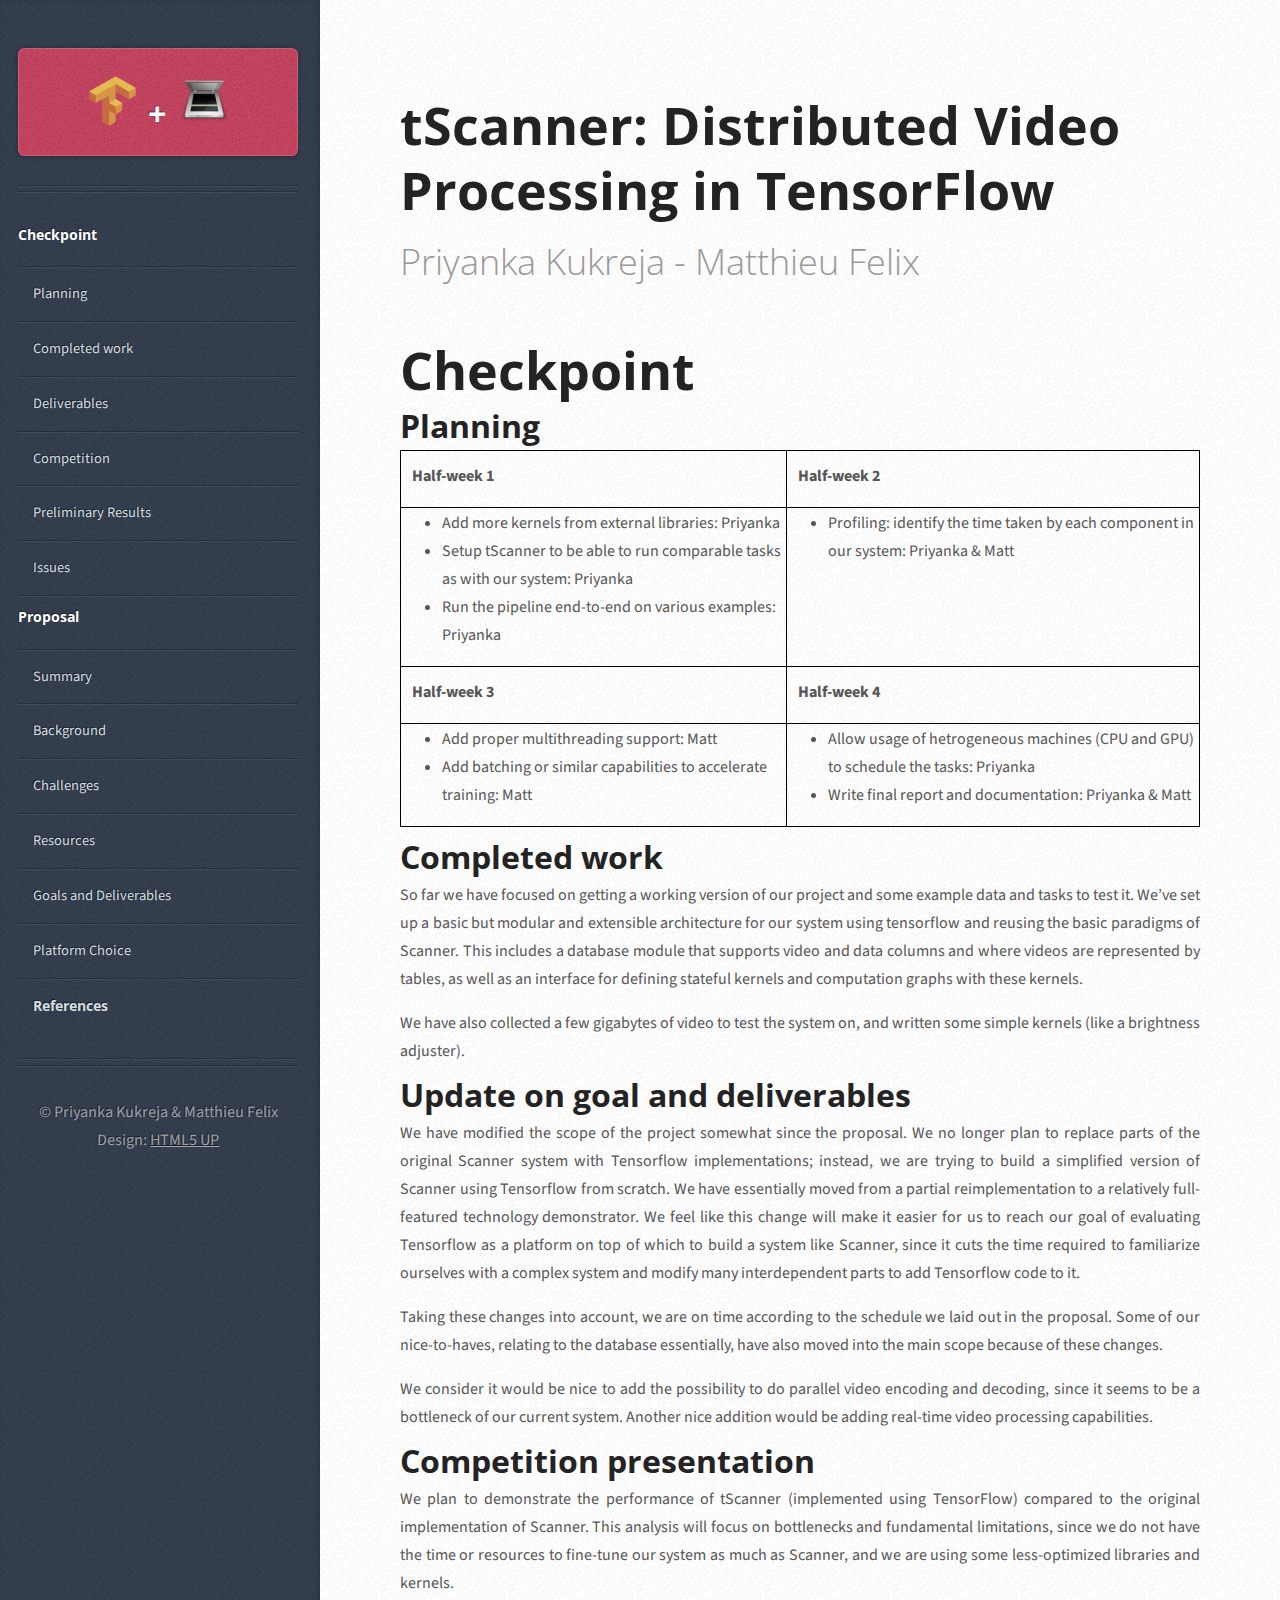
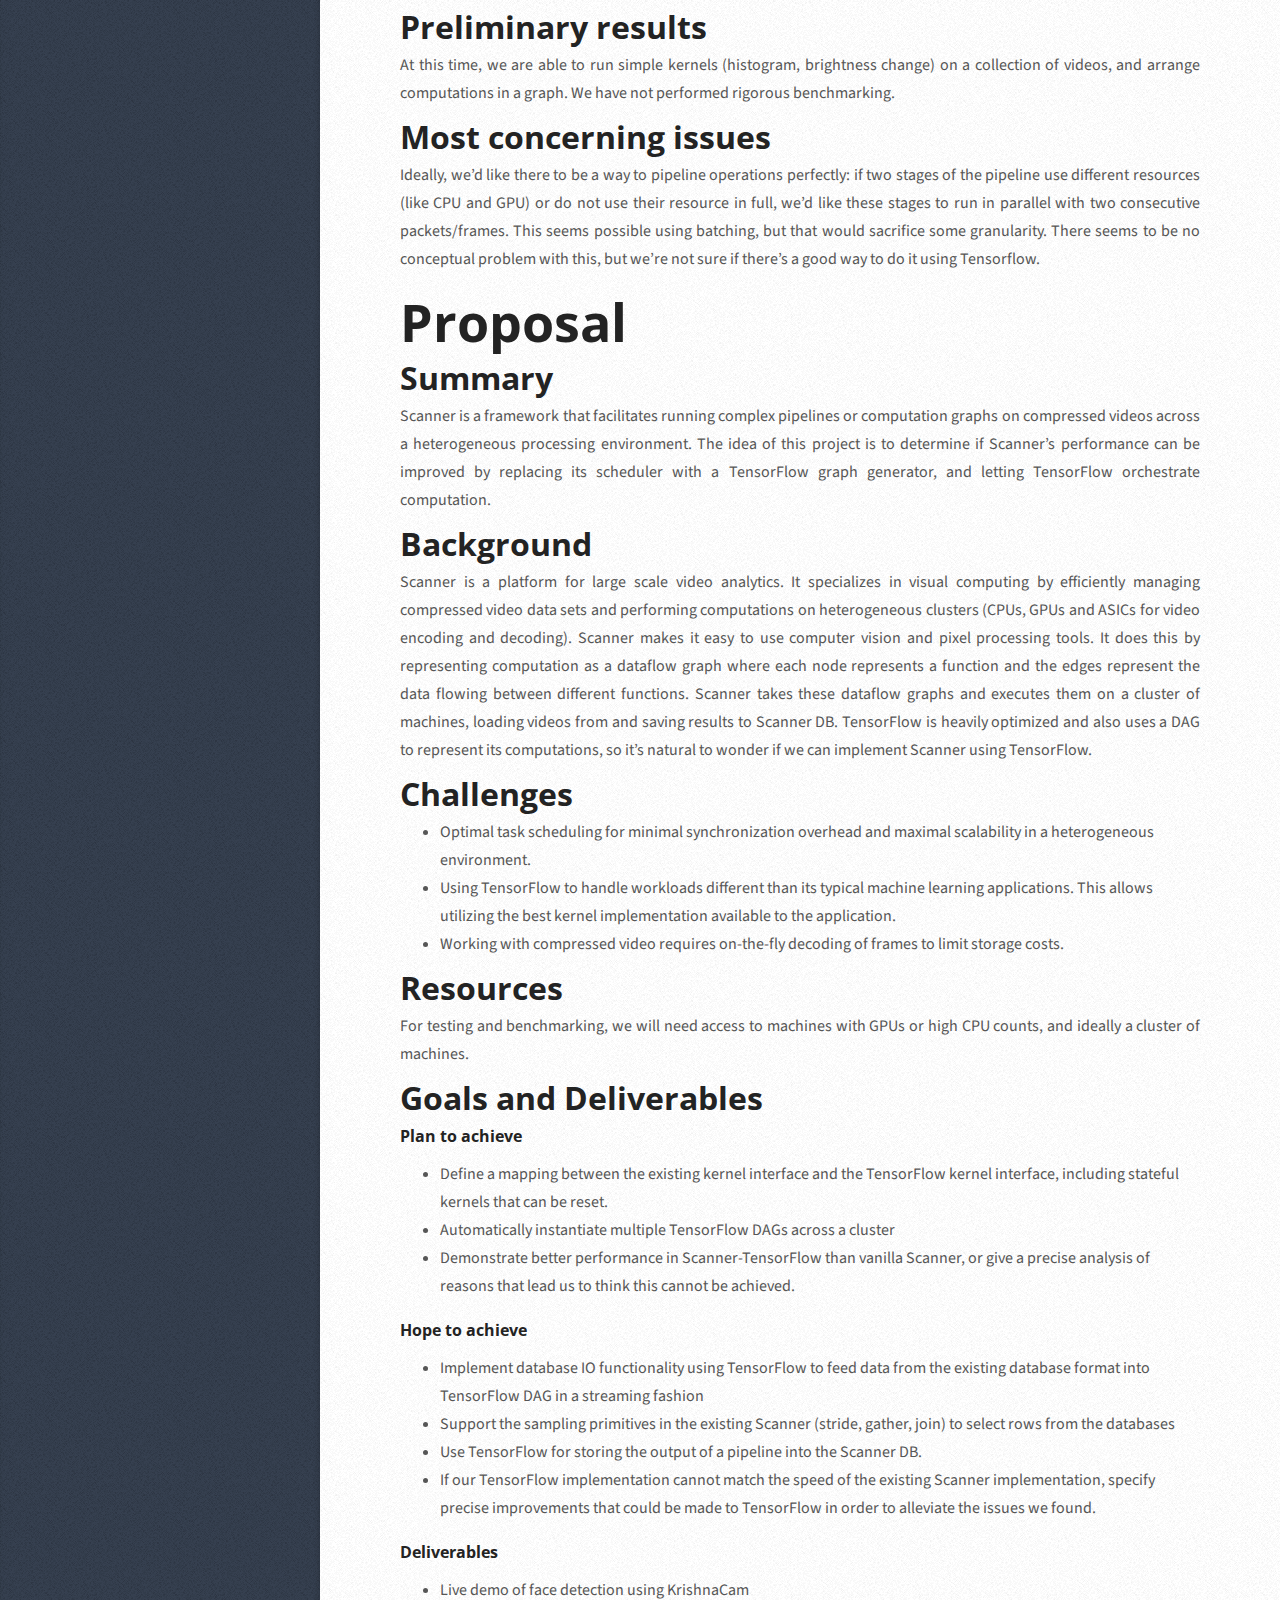
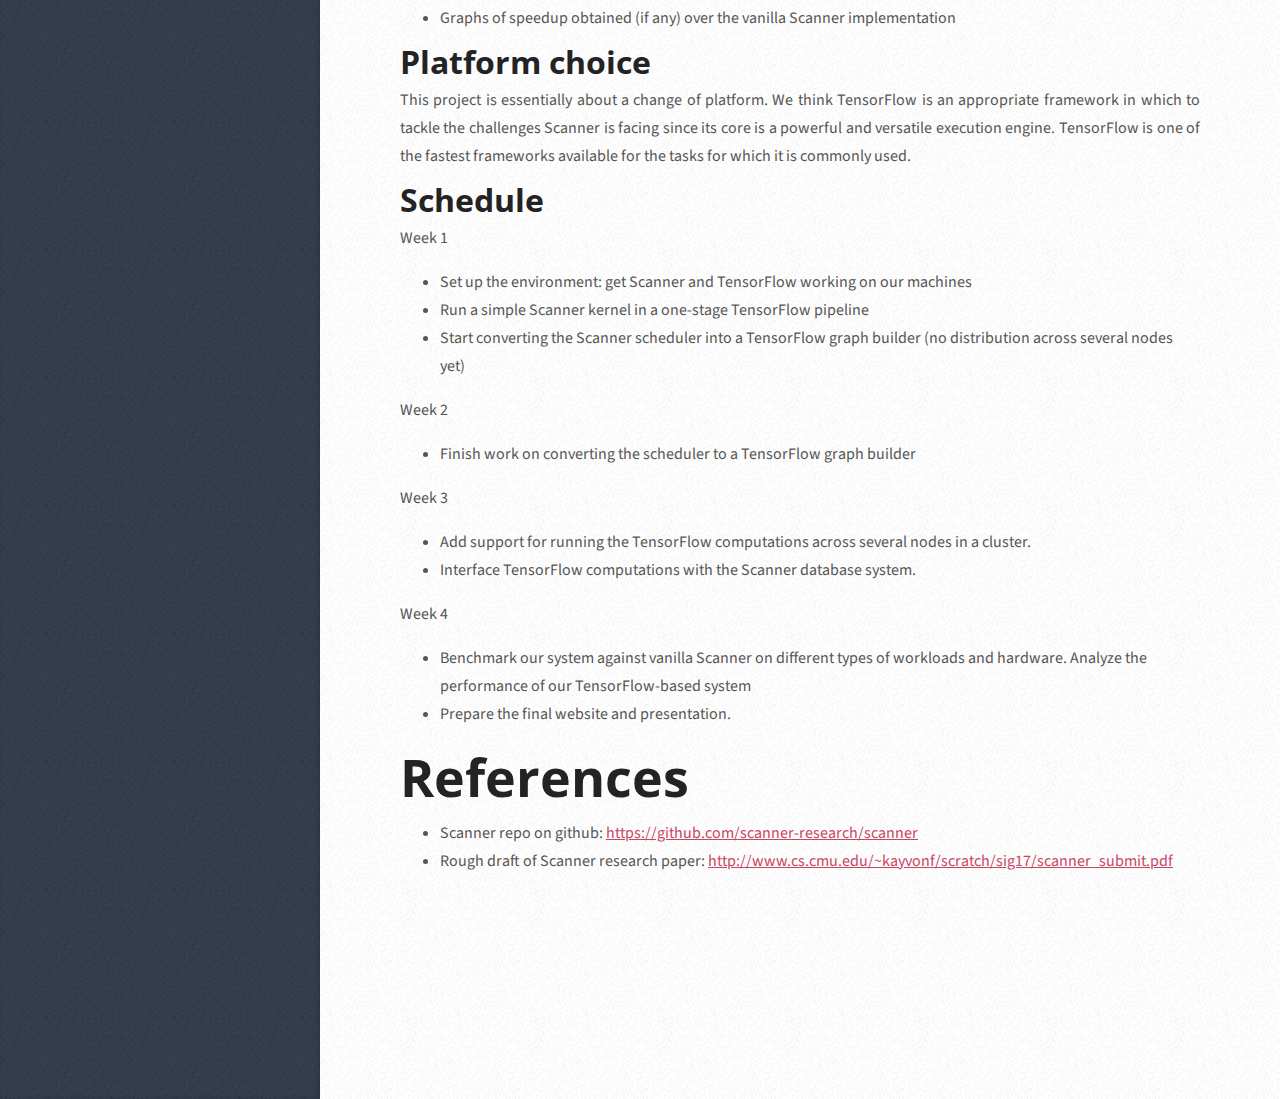
==== site/index.html @ 8247e9c9 "Website" ====
<!DOCTYPE HTML>
<!--
	Striped by HTML5 UP
	html5up.net | @ajlkn
	Free for personal and commercial use under the CCA 3.0 license (html5up.net/license)
-->
<html>
	<head>
		<title>15-418 Project: Scanner on Tensorflow</title>
		<meta charset="utf-8" />
		<meta name="viewport" content="width=device-width, initial-scale=1" />
		<!--[if lte IE 8]><script src="assets/js/ie/html5shiv.js"></script><![endif]-->
		<link rel="stylesheet" href="assets/css/main.css" />
		<!--[if lte IE 8]><link rel="stylesheet" href="assets/css/ie8.css" /><![endif]-->
	</head>
	<body>

		<!-- Content -->
			<div id="content">
				<div class="inner">

					<!-- Post -->
						<article class="box post post-excerpt">
							<header>
								<!--
									Note: Titles and subtitles will wrap automatically when necessary, so don't worry
									if they get too long. You can also remove the <p> entirely if you don't
									need a subtitle.
								-->
								<h2><a href="#">tScanner: Distributed Video Processing in TensorFlow</a></h2>
								<p>Priyanka Kukreja - Matthieu Felix</p>
							</header>
							

<h2>Checkpoint</h2>
<a name="ckp-planning"><h3>Planning</h3></a>
<table class="showlines">
<tbody>
<tr>
<td colspan="1" rowspan="1">
<p class="thead">Half-week 1</p>
</td>
<td colspan="1" rowspan="1">
<p class="thead">Half-week 2</p>
</td>
</tr>
<tr>
<td colspan="1" rowspan="1">
<ul>
<li>Add more kernels from external libraries: Priyanka</li>
<li>Setup tScanner to be able to run comparable tasks as with our system: Priyanka</li>
<li>Run the pipeline end-to-end on various examples: Priyanka</li>
</ul>
</td>
<td colspan="1" rowspan="1">
<ul>
<li>Profiling: identify the time taken by each component in our system: Priyanka &amp; Matt</li>
</ul>
</td>
</tr>
<tr>
<td colspan="1" rowspan="1">
<p class="thead">Half-week 3</p>
</td>
<td colspan="1" rowspan="1">
<p class="thead">Half-week 4</p>
</td>
</tr>
<tr>
<td colspan="1" rowspan="1">
<ul>
<li>Add proper multithreading support: Matt</li>
<li>Add batching or similar capabilities to accelerate training: Matt</li>
</ul>
</td>
<td colspan="1" rowspan="1">
<ul>
<li>Allow usage of hetrogeneous machines (CPU and GPU) to schedule the tasks: Priyanka</li>
<li>Write final report and documentation: Priyanka &amp; Matt</li>
</ul>
</td>
</tr>
</tbody>
</table>

<a name="ckp-completed"><h3>Completed work</h3></a>
<p>So far we have focused on getting a working version of our project and some example data and tasks to test it. We&rsquo;ve set up a basic but modular and extensible architecture for our system using tensorflow and reusing the basic paradigms of Scanner. This includes a database module that supports video and data columns and where videos are represented by tables, as well as an interface for defining stateful kernels and computation graphs with these kernels.</p>
<p>We have also collected a few gigabytes of video to test the system on, and written some simple kernels (like a brightness adjuster).</p>

<a name="ckp-deliverables"><h3>Update on goal and deliverables</h3></a>
<p>We have modified the scope of the project somewhat since the proposal. We no longer plan to replace parts of the original Scanner system with Tensorflow implementations; instead, we are trying to build a simplified version of Scanner using Tensorflow from scratch. We have essentially moved from a partial reimplementation to a relatively full-featured technology demonstrator. We feel like this change will make it easier for us to reach our goal of evaluating Tensorflow as a platform on top of which to build a system like Scanner, since it cuts the time required to familiarize ourselves with a complex system and modify many interdependent parts to add Tensorflow code to it.</p>
<p>Taking these changes into account, we are on time according to the schedule we laid out in the proposal. Some of our nice-to-haves, relating to the database essentially, have also moved into the main scope because of these changes.</p>
<p>We consider it would be nice to add the possibility to do parallel video encoding and decoding, since it seems to be a bottleneck of our current system. Another nice addition would be adding real-time video processing capabilities.</p>

<a name="ckp-presentation"><h3>Competition presentation</h3></a>
<p>We plan to demonstrate the performance of tScanner (implemented using TensorFlow) compared to the original implementation of Scanner. This analysis will focus on bottlenecks and fundamental limitations, since we do not have the time or resources to fine-tune our system as much as Scanner, and we are using some less-optimized libraries and kernels.</p>

<a name="ckp-results"><h3>Preliminary results</h3></a>
<p>At this time, we are able to run simple kernels (histogram, brightness change) on a collection of videos, and arrange computations in a graph. We have not performed rigorous benchmarking.</p>

<a name="ckp-issues"><h3>Most concerning issues</h3></a>
<p>Ideally, we&rsquo;d like there to be a way to pipeline operations perfectly: if two stages of the pipeline use different resources (like CPU and GPU) or do not use their resource in full, we&rsquo;d like these stages to run in parallel with two consecutive packets/frames. This seems possible using batching, but that would sacrifice some granularity. There seems to be no conceptual problem with this, but we&rsquo;re not sure if there&rsquo;s a good way to do it using Tensorflow.</p>


<a name="proposal"><h2>Proposal</h2></a>
<a name="summary"><h3>Summary</h3></a>
<p>Scanner is a framework that facilitates running complex pipelines or computation graphs on compressed videos across a heterogeneous processing environment. The idea of this project is to determine if Scanner&rsquo;s performance can be improved by replacing its scheduler with a TensorFlow graph generator, and letting TensorFlow orchestrate computation.</p>

<a name="background"><h3>Background</h3></a>
<p>Scanner is a platform for large scale video analytics. It specializes in visual computing by efficiently managing compressed video data sets and performing computations on heterogeneous clusters (CPUs, GPUs and ASICs for video encoding and decoding). Scanner makes it easy to use computer vision and pixel processing tools. It does this by representing computation as a dataflow graph where each node represents a function and the edges represent the data flowing between different functions. Scanner takes these dataflow graphs and executes them on a cluster of machines, loading videos from and saving results to Scanner DB. TensorFlow is heavily optimized and also uses a DAG to represent its computations, so it&rsquo;s natural to wonder if we can implement Scanner using TensorFlow. </p>

<a name="challenges"><h3>Challenges</h3></a>
<ul>
<li>Optimal task scheduling for minimal synchronization overhead and maximal scalability in a heterogeneous environment.</li>
<li>Using TensorFlow to handle workloads different than its typical machine learning applications. This allows utilizing the best kernel implementation available to the application.</li>
<li>Working with compressed video requires on-the-fly decoding of frames to limit storage costs.</li>
</ul>
<h3>Resources</h3>
<p>For testing and benchmarking, we will need access to machines with GPUs or high CPU counts, and ideally a cluster of machines.</p>

<a name="gad"><h3>Goals and Deliverables</h3></a>
<h4>Plan to achieve</h4>
<ul>
<li>Define a mapping between the existing kernel interface and the TensorFlow kernel interface, including stateful kernels that can be reset. </li>
<li>Automatically instantiate multiple TensorFlow DAGs across a cluster </li>
<li>Demonstrate better performance in Scanner-TensorFlow than vanilla Scanner, or give a precise analysis of reasons that lead us to think this cannot be achieved.</li>
</ul>
<h4>Hope to achieve</h4>
<ul>
<li>Implement database IO functionality using TensorFlow to feed data from the existing database format into TensorFlow DAG in a streaming fashion</li>
<li>Support the sampling primitives in the existing Scanner (stride, gather, join) to select rows from the databases </li>
<li>Use TensorFlow for storing the output of a pipeline into the Scanner DB.</li>
<li>If our TensorFlow implementation cannot match the speed of the existing Scanner implementation, specify precise improvements that could be made to TensorFlow in order to alleviate the issues we found.</li>
</ul>
<h4>Deliverables</h4>
<ul>
<li>Live demo of face detection using KrishnaCam</li>
<li>Graphs of speedup obtained (if any) over the vanilla Scanner implementation</li>
</ul>

<a name="platform"><h3>Platform choice</h3></a>
<p>This project is essentially about a change of platform. We think TensorFlow is an appropriate framework in which to tackle the challenges Scanner is facing since its core is a powerful and versatile execution engine. TensorFlow is one of the fastest frameworks available for the tasks for which it is commonly used.</p>

<a name="schedule"><h3>Schedule</h3></a>
<p>Week 1</p>
<ul>
<li>Set up the environment: get Scanner and TensorFlow working on our machines</li>
<li>Run a simple Scanner kernel in a one-stage TensorFlow pipeline</li>
<li>Start converting the Scanner scheduler into a TensorFlow graph builder (no distribution across several nodes yet)</li>
</ul>
<p>Week 2</p>
<ul>
<li>Finish work on converting the scheduler to a TensorFlow graph builder</li>
</ul>
<p>Week 3</p>
<ul>
<li>Add support for running the TensorFlow computations across several nodes in a cluster.</li>
<li>Interface TensorFlow computations with the Scanner database system.</li>
</ul>
<p>Week 4</p>
<ul>
<li>Benchmark our system against vanilla Scanner on different types of workloads and hardware. Analyze the performance of our TensorFlow-based system</li>
<li>Prepare the final website and presentation.</li>
</ul>

<a name="references"><h2>References</h2></a>
<ul>
<li>Scanner repo on github: <a href="https://www.google.com/url?q=https://github.com/scanner-research/scanner&amp;sa=D&amp;ust=1491876194732000&amp;usg=AFQjCNFiiMwzO2TYro4Ph_zLPXW95Dbt-g">https://github.com/scanner-research/scanner</a></li>
<li>Rough draft of Scanner research paper: <a href="https://www.google.com/url?q=http://www.cs.cmu.edu/~kayvonf/scratch/sig17/scanner_submit.pdf&amp;sa=D&amp;ust=1491876194733000&amp;usg=AFQjCNEPAtQrIZ6d42HUTZF8TZ3asKA3eg">http://www.cs.cmu.edu/~kayvonf/scratch/sig17/scanner_submit.pdf</a></li>




</ul>
						</article>

					
				</div>
			</div>

		<!-- Sidebar -->
			<div id="sidebar">

				<!-- Logo -->
					<h1 id="logo"><a href="#"><img style="height: 50px;" src="images/tf.png"> + <img style="height: 50px;" src="images/scanner.png"></a></h1>

				<!-- Nav -->
					<nav id="nav">
						<ul>
							<li><h4>Checkpoint</h4></li>
							<li><a href="#ckp-planning">Planning</a></li>
							<li><a href="#ckp-completed">Completed work</a></li>
							<li><a href="#ckp-deliverables">Deliverables</a></li>
							<li><a href="#ckp-presentation">Competition</a></li>
							<li><a href="#ckp-results">Preliminary Results</a></li>
							<li><a href="#ckp-issues">Issues</a></li>

							<li><h4>Proposal</h4></li>
							<li><a href="#summary">Summary</a></li>
							<li><a href="#background">Background</a></li>
							<li><a href="#challenges">Challenges</a></li>
							<li><a href="#resources">Resources</a></li>
							<li><a href="#gad">Goals and Deliverables</a></li>
							<li><a href="#platform">Platform Choice</a></li>
							<li><h4><a href="#references">References</a></h4></li>
						</ul>
					</nav>

				<!-- Copyright -->
					<ul id="copyright">
						<li>&copy; Priyanka Kukreja &amp; Matthieu Felix</li><li>Design: <a href="http://html5up.net">HTML5 UP</a></li>
					</ul>

			</div>

		<!-- Scripts -->
			<script src="assets/js/jquery.min.js"></script>
			<script src="assets/js/skel.min.js"></script>
			<script src="assets/js/util.js"></script>
			<!--[if lte IE 8]><script src="assets/js/ie/respond.min.js"></script><![endif]-->
			<script src="assets/js/main.js"></script>

	</body>
</html>
---- site/assets/css/main.css ----
@import url("font-awesome.min.css");
@import url("https://fonts.googleapis.com/css?family=Source+Sans+Pro:400,400italic,700|Open+Sans+Condensed:300,700");

/*
	Striped by HTML5 UP
	html5up.net | @ajlkn
	Free for personal and commercial use under the CCA 3.0 license (html5up.net/license)
*/

p { text-align: justify; }

/* Reset */

	html, body, div, span, applet, object, iframe, h1, h2, h3, h4, h5, h6, p, blockquote, pre, a, abbr, acronym, address, big, cite, code, del, dfn, em, img, ins, kbd, q, s, samp, small, strike, strong, sub, sup, tt, var, b, u, i, center, dl, dt, dd, ol, ul, li, fieldset, form, label, legend, table, caption, tbody, tfoot, thead, tr, th, td, article, aside, canvas, details, embed, figure, figcaption, footer, header, hgroup, menu, nav, output, ruby, section, summary, time, mark, audio, video {
		margin: 0;
		/* padding: 0; */
		border: 0;
		font-size: 100%;
		font: inherit;
		vertical-align: baseline;
	}

	article, aside, details, figcaption, figure, footer, header, hgroup, menu, nav, section {
		display: block;
	}

	body {
		line-height: 1;
	}

	ol, ul {
	/*	list-style: none; */
	}

	h3 {
		font-size: 2em;
	}

	#sidebar ol, #sidebar ul {
		list-style: none;
		padding: 0;
	}

	blockquote, q {
		quotes: none;
	}

	blockquote:before, blockquote:after, q:before, q:after {
		content: '';
		content: none;
	}

	table {
		border-collapse: collapse;
		border-spacing: 0;
	}

	body {
		-webkit-text-size-adjust: none;
	}

/* Box Model */

	*, *:before, *:after {
		-moz-box-sizing: border-box;
		-webkit-box-sizing: border-box;
		box-sizing: border-box;
	}

/* Containers */

	.container {
		margin-left: auto;
		margin-right: auto;
	}

	.container.\31 25\25 {
		width: 100%;
		max-width: 125%;
		min-width: 100%;
	}

	.container.\37 5\25 {
		width: 75%;
	}

	.container.\35 0\25 {
		width: 50%;
	}

	.container.\32 5\25 {
		width: 25%;
	}

	.container {
		width: 100%;
	}

	@media screen and (min-width: 737px) {

		.container.\31 25\25 {
			width: 100%;
			max-width: 125%;
			min-width: 100%;
		}

		.container.\37 5\25 {
			width: 75%;
		}

		.container.\35 0\25 {
			width: 50%;
		}

		.container.\32 5\25 {
			width: 25%;
		}

		.container {
			width: 100%;
		}

	}

	@media screen and (min-width: 1201px) {

		.container.\31 25\25 {
			width: 100%;
			max-width: 125%;
			min-width: 100%;
		}

		.container.\37 5\25 {
			width: 75%;
		}

		.container.\35 0\25 {
			width: 50%;
		}

		.container.\32 5\25 {
			width: 25%;
		}

		.container {
			width: 100%;
		}

	}

	@media screen and (min-width: 737px) and (max-width: 1200px) {

		.container.\31 25\25 {
			width: 100%;
			max-width: 125%;
			min-width: 100%;
		}

		.container.\37 5\25 {
			width: 75%;
		}

		.container.\35 0\25 {
			width: 50%;
		}

		.container.\32 5\25 {
			width: 25%;
		}

		.container {
			width: 100%;
		}

	}

	@media screen and (min-width: 737px) and (max-width: 1000px) {

		.container.\31 25\25 {
			width: 100%;
			max-width: 125%;
			min-width: 100%;
		}

		.container.\37 5\25 {
			width: 75%;
		}

		.container.\35 0\25 {
			width: 50%;
		}

		.container.\32 5\25 {
			width: 25%;
		}

		.container {
			width: 100%;
		}

	}

	@media screen and (max-width: 736px) {

		.container.\31 25\25 {
			width: 100%;
			max-width: 125%;
			min-width: 100%;
		}

		.container.\37 5\25 {
			width: 75%;
		}

		.container.\35 0\25 {
			width: 50%;
		}

		.container.\32 5\25 {
			width: 25%;
		}

		.container {
			width: 100% !important;
		}

	}

/* Grid */

	.row {
		border-bottom: solid 1px transparent;
		-moz-box-sizing: border-box;
		-webkit-box-sizing: border-box;
		box-sizing: border-box;
	}

	.row > * {
		float: left;
		-moz-box-sizing: border-box;
		-webkit-box-sizing: border-box;
		box-sizing: border-box;
	}

	.row:after, .row:before {
		content: '';
		display: block;
		clear: both;
		height: 0;
	}

	.row.uniform > * > :first-child {
		margin-top: 0;
	}

	.row.uniform > * > :last-child {
		margin-bottom: 0;
	}

	.row.\30 \25 > * {
		padding: 0px 0 0 0px;
	}

	.row.\30 \25 {
		margin: 0px 0 -1px 0px;
	}

	.row.uniform.\30 \25 > * {
		padding: 0px 0 0 0px;
	}

	.row.uniform.\30 \25 {
		margin: 0px 0 -1px 0px;
	}

	.row > * {
		padding: 50px 0 0 50px;
	}

	.row {
		margin: -50px 0 -1px -50px;
	}

	.row.uniform > * {
		padding: 50px 0 0 50px;
	}

	.row.uniform {
		margin: -50px 0 -1px -50px;
	}

	.row.\32 00\25 > * {
		padding: 100px 0 0 100px;
	}

	.row.\32 00\25 {
		margin: -100px 0 -1px -100px;
	}

	.row.uniform.\32 00\25 > * {
		padding: 100px 0 0 100px;
	}

	.row.uniform.\32 00\25 {
		margin: -100px 0 -1px -100px;
	}

	.row.\31 50\25 > * {
		padding: 75px 0 0 75px;
	}

	.row.\31 50\25 {
		margin: -75px 0 -1px -75px;
	}

	.row.uniform.\31 50\25 > * {
		padding: 75px 0 0 75px;
	}

	.row.uniform.\31 50\25 {
		margin: -75px 0 -1px -75px;
	}

	.row.\35 0\25 > * {
		padding: 25px 0 0 25px;
	}

	.row.\35 0\25 {
		margin: -25px 0 -1px -25px;
	}

	.row.uniform.\35 0\25 > * {
		padding: 25px 0 0 25px;
	}

	.row.uniform.\35 0\25 {
		margin: -25px 0 -1px -25px;
	}

	.row.\32 5\25 > * {
		padding: 12.5px 0 0 12.5px;
	}

	.row.\32 5\25 {
		margin: -12.5px 0 -1px -12.5px;
	}

	.row.uniform.\32 5\25 > * {
		padding: 12.5px 0 0 12.5px;
	}

	.row.uniform.\32 5\25 {
		margin: -12.5px 0 -1px -12.5px;
	}

	.\31 2u, .\31 2u\24 {
		width: 100%;
		clear: none;
		margin-left: 0;
	}

	.\31 1u, .\31 1u\24 {
		width: 91.6666666667%;
		clear: none;
		margin-left: 0;
	}

	.\31 0u, .\31 0u\24 {
		width: 83.3333333333%;
		clear: none;
		margin-left: 0;
	}

	.\39 u, .\39 u\24 {
		width: 75%;
		clear: none;
		margin-left: 0;
	}

	.\38 u, .\38 u\24 {
		width: 66.6666666667%;
		clear: none;
		margin-left: 0;
	}

	.\37 u, .\37 u\24 {
		width: 58.3333333333%;
		clear: none;
		margin-left: 0;
	}

	.\36 u, .\36 u\24 {
		width: 50%;
		clear: none;
		margin-left: 0;
	}

	.\35 u, .\35 u\24 {
		width: 41.6666666667%;
		clear: none;
		margin-left: 0;
	}

	.\34 u, .\34 u\24 {
		width: 33.3333333333%;
		clear: none;
		margin-left: 0;
	}

	.\33 u, .\33 u\24 {
		width: 25%;
		clear: none;
		margin-left: 0;
	}

	.\32 u, .\32 u\24 {
		width: 16.6666666667%;
		clear: none;
		margin-left: 0;
	}

	.\31 u, .\31 u\24 {
		width: 8.3333333333%;
		clear: none;
		margin-left: 0;
	}

	.\31 2u\24 + *,
	.\31 1u\24 + *,
	.\31 0u\24 + *,
	.\39 u\24 + *,
	.\38 u\24 + *,
	.\37 u\24 + *,
	.\36 u\24 + *,
	.\35 u\24 + *,
	.\34 u\24 + *,
	.\33 u\24 + *,
	.\32 u\24 + *,
	.\31 u\24 + * {
		clear: left;
	}

	.\-11u {
		margin-left: 91.66667%;
	}

	.\-10u {
		margin-left: 83.33333%;
	}

	.\-9u {
		margin-left: 75%;
	}

	.\-8u {
		margin-left: 66.66667%;
	}

	.\-7u {
		margin-left: 58.33333%;
	}

	.\-6u {
		margin-left: 50%;
	}

	.\-5u {
		margin-left: 41.66667%;
	}

	.\-4u {
		margin-left: 33.33333%;
	}

	.\-3u {
		margin-left: 25%;
	}

	.\-2u {
		margin-left: 16.66667%;
	}

	.\-1u {
		margin-left: 8.33333%;
	}

	@media screen and (min-width: 737px) {

		.row > * {
			padding: 50px 0 0 50px;
		}

		.row {
			margin: -50px 0 -1px -50px;
		}

		.row.uniform > * {
			padding: 50px 0 0 50px;
		}

		.row.uniform {
			margin: -50px 0 -1px -50px;
		}

		.row.\32 00\25 > * {
			padding: 100px 0 0 100px;
		}

		.row.\32 00\25 {
			margin: -100px 0 -1px -100px;
		}

		.row.uniform.\32 00\25 > * {
			padding: 100px 0 0 100px;
		}

		.row.uniform.\32 00\25 {
			margin: -100px 0 -1px -100px;
		}

		.row.\31 50\25 > * {
			padding: 75px 0 0 75px;
		}

		.row.\31 50\25 {
			margin: -75px 0 -1px -75px;
		}

		.row.uniform.\31 50\25 > * {
			padding: 75px 0 0 75px;
		}

		.row.uniform.\31 50\25 {
			margin: -75px 0 -1px -75px;
		}

		.row.\35 0\25 > * {
			padding: 25px 0 0 25px;
		}

		.row.\35 0\25 {
			margin: -25px 0 -1px -25px;
		}

		.row.uniform.\35 0\25 > * {
			padding: 25px 0 0 25px;
		}

		.row.uniform.\35 0\25 {
			margin: -25px 0 -1px -25px;
		}

		.row.\32 5\25 > * {
			padding: 12.5px 0 0 12.5px;
		}

		.row.\32 5\25 {
			margin: -12.5px 0 -1px -12.5px;
		}

		.row.uniform.\32 5\25 > * {
			padding: 12.5px 0 0 12.5px;
		}

		.row.uniform.\32 5\25 {
			margin: -12.5px 0 -1px -12.5px;
		}

		.\31 2u\28desktop\29, .\31 2u\24\28desktop\29 {
			width: 100%;
			clear: none;
			margin-left: 0;
		}

		.\31 1u\28desktop\29, .\31 1u\24\28desktop\29 {
			width: 91.6666666667%;
			clear: none;
			margin-left: 0;
		}

		.\31 0u\28desktop\29, .\31 0u\24\28desktop\29 {
			width: 83.3333333333%;
			clear: none;
			margin-left: 0;
		}

		.\39 u\28desktop\29, .\39 u\24\28desktop\29 {
			width: 75%;
			clear: none;
			margin-left: 0;
		}

		.\38 u\28desktop\29, .\38 u\24\28desktop\29 {
			width: 66.6666666667%;
			clear: none;
			margin-left: 0;
		}

		.\37 u\28desktop\29, .\37 u\24\28desktop\29 {
			width: 58.3333333333%;
			clear: none;
			margin-left: 0;
		}

		.\36 u\28desktop\29, .\36 u\24\28desktop\29 {
			width: 50%;
			clear: none;
			margin-left: 0;
		}

		.\35 u\28desktop\29, .\35 u\24\28desktop\29 {
			width: 41.6666666667%;
			clear: none;
			margin-left: 0;
		}

		.\34 u\28desktop\29, .\34 u\24\28desktop\29 {
			width: 33.3333333333%;
			clear: none;
			margin-left: 0;
		}

		.\33 u\28desktop\29, .\33 u\24\28desktop\29 {
			width: 25%;
			clear: none;
			margin-left: 0;
		}

		.\32 u\28desktop\29, .\32 u\24\28desktop\29 {
			width: 16.6666666667%;
			clear: none;
			margin-left: 0;
		}

		.\31 u\28desktop\29, .\31 u\24\28desktop\29 {
			width: 8.3333333333%;
			clear: none;
			margin-left: 0;
		}

		.\31 2u\24\28desktop\29 + *,
		.\31 1u\24\28desktop\29 + *,
		.\31 0u\24\28desktop\29 + *,
		.\39 u\24\28desktop\29 + *,
		.\38 u\24\28desktop\29 + *,
		.\37 u\24\28desktop\29 + *,
		.\36 u\24\28desktop\29 + *,
		.\35 u\24\28desktop\29 + *,
		.\34 u\24\28desktop\29 + *,
		.\33 u\24\28desktop\29 + *,
		.\32 u\24\28desktop\29 + *,
		.\31 u\24\28desktop\29 + * {
			clear: left;
		}

		.\-11u\28desktop\29 {
			margin-left: 91.66667%;
		}

		.\-10u\28desktop\29 {
			margin-left: 83.33333%;
		}

		.\-9u\28desktop\29 {
			margin-left: 75%;
		}

		.\-8u\28desktop\29 {
			margin-left: 66.66667%;
		}

		.\-7u\28desktop\29 {
			margin-left: 58.33333%;
		}

		.\-6u\28desktop\29 {
			margin-left: 50%;
		}

		.\-5u\28desktop\29 {
			margin-left: 41.66667%;
		}

		.\-4u\28desktop\29 {
			margin-left: 33.33333%;
		}

		.\-3u\28desktop\29 {
			margin-left: 25%;
		}

		.\-2u\28desktop\29 {
			margin-left: 16.66667%;
		}

		.\-1u\28desktop\29 {
			margin-left: 8.33333%;
		}

	}

	@media screen and (min-width: 1201px) {

		.row > * {
			padding: 50px 0 0 50px;
		}

		.row {
			margin: -50px 0 -1px -50px;
		}

		.row.uniform > * {
			padding: 50px 0 0 50px;
		}

		.row.uniform {
			margin: -50px 0 -1px -50px;
		}

		.row.\32 00\25 > * {
			padding: 100px 0 0 100px;
		}

		.row.\32 00\25 {
			margin: -100px 0 -1px -100px;
		}

		.row.uniform.\32 00\25 > * {
			padding: 100px 0 0 100px;
		}

		.row.uniform.\32 00\25 {
			margin: -100px 0 -1px -100px;
		}

		.row.\31 50\25 > * {
			padding: 75px 0 0 75px;
		}

		.row.\31 50\25 {
			margin: -75px 0 -1px -75px;
		}

		.row.uniform.\31 50\25 > * {
			padding: 75px 0 0 75px;
		}

		.row.uniform.\31 50\25 {
			margin: -75px 0 -1px -75px;
		}

		.row.\35 0\25 > * {
			padding: 25px 0 0 25px;
		}

		.row.\35 0\25 {
			margin: -25px 0 -1px -25px;
		}

		.row.uniform.\35 0\25 > * {
			padding: 25px 0 0 25px;
		}

		.row.uniform.\35 0\25 {
			margin: -25px 0 -1px -25px;
		}

		.row.\32 5\25 > * {
			padding: 12.5px 0 0 12.5px;
		}

		.row.\32 5\25 {
			margin: -12.5px 0 -1px -12.5px;
		}

		.row.uniform.\32 5\25 > * {
			padding: 12.5px 0 0 12.5px;
		}

		.row.uniform.\32 5\25 {
			margin: -12.5px 0 -1px -12.5px;
		}

		.\31 2u\28wide\29, .\31 2u\24\28wide\29 {
			width: 100%;
			clear: none;
			margin-left: 0;
		}

		.\31 1u\28wide\29, .\31 1u\24\28wide\29 {
			width: 91.6666666667%;
			clear: none;
			margin-left: 0;
		}

		.\31 0u\28wide\29, .\31 0u\24\28wide\29 {
			width: 83.3333333333%;
			clear: none;
			margin-left: 0;
		}

		.\39 u\28wide\29, .\39 u\24\28wide\29 {
			width: 75%;
			clear: none;
			margin-left: 0;
		}

		.\38 u\28wide\29, .\38 u\24\28wide\29 {
			width: 66.6666666667%;
			clear: none;
			margin-left: 0;
		}

		.\37 u\28wide\29, .\37 u\24\28wide\29 {
			width: 58.3333333333%;
			clear: none;
			margin-left: 0;
		}

		.\36 u\28wide\29, .\36 u\24\28wide\29 {
			width: 50%;
			clear: none;
			margin-left: 0;
		}

		.\35 u\28wide\29, .\35 u\24\28wide\29 {
			width: 41.6666666667%;
			clear: none;
			margin-left: 0;
		}

		.\34 u\28wide\29, .\34 u\24\28wide\29 {
			width: 33.3333333333%;
			clear: none;
			margin-left: 0;
		}

		.\33 u\28wide\29, .\33 u\24\28wide\29 {
			width: 25%;
			clear: none;
			margin-left: 0;
		}

		.\32 u\28wide\29, .\32 u\24\28wide\29 {
			width: 16.6666666667%;
			clear: none;
			margin-left: 0;
		}

		.\31 u\28wide\29, .\31 u\24\28wide\29 {
			width: 8.3333333333%;
			clear: none;
			margin-left: 0;
		}

		.\31 2u\24\28wide\29 + *,
		.\31 1u\24\28wide\29 + *,
		.\31 0u\24\28wide\29 + *,
		.\39 u\24\28wide\29 + *,
		.\38 u\24\28wide\29 + *,
		.\37 u\24\28wide\29 + *,
		.\36 u\24\28wide\29 + *,
		.\35 u\24\28wide\29 + *,
		.\34 u\24\28wide\29 + *,
		.\33 u\24\28wide\29 + *,
		.\32 u\24\28wide\29 + *,
		.\31 u\24\28wide\29 + * {
			clear: left;
		}

		.\-11u\28wide\29 {
			margin-left: 91.66667%;
		}

		.\-10u\28wide\29 {
			margin-left: 83.33333%;
		}

		.\-9u\28wide\29 {
			margin-left: 75%;
		}

		.\-8u\28wide\29 {
			margin-left: 66.66667%;
		}

		.\-7u\28wide\29 {
			margin-left: 58.33333%;
		}

		.\-6u\28wide\29 {
			margin-left: 50%;
		}

		.\-5u\28wide\29 {
			margin-left: 41.66667%;
		}

		.\-4u\28wide\29 {
			margin-left: 33.33333%;
		}

		.\-3u\28wide\29 {
			margin-left: 25%;
		}

		.\-2u\28wide\29 {
			margin-left: 16.66667%;
		}

		.\-1u\28wide\29 {
			margin-left: 8.33333%;
		}

	}

	@media screen and (min-width: 737px) and (max-width: 1200px) {

		.row > * {
			padding: 50px 0 0 50px;
		}

		.row {
			margin: -50px 0 -1px -50px;
		}

		.row.uniform > * {
			padding: 50px 0 0 50px;
		}

		.row.uniform {
			margin: -50px 0 -1px -50px;
		}

		.row.\32 00\25 > * {
			padding: 100px 0 0 100px;
		}

		.row.\32 00\25 {
			margin: -100px 0 -1px -100px;
		}

		.row.uniform.\32 00\25 > * {
			padding: 100px 0 0 100px;
		}

		.row.uniform.\32 00\25 {
			margin: -100px 0 -1px -100px;
		}

		.row.\31 50\25 > * {
			padding: 75px 0 0 75px;
		}

		.row.\31 50\25 {
			margin: -75px 0 -1px -75px;
		}

		.row.uniform.\31 50\25 > * {
			padding: 75px 0 0 75px;
		}

		.row.uniform.\31 50\25 {
			margin: -75px 0 -1px -75px;
		}

		.row.\35 0\25 > * {
			padding: 25px 0 0 25px;
		}

		.row.\35 0\25 {
			margin: -25px 0 -1px -25px;
		}

		.row.uniform.\35 0\25 > * {
			padding: 25px 0 0 25px;
		}

		.row.uniform.\35 0\25 {
			margin: -25px 0 -1px -25px;
		}

		.row.\32 5\25 > * {
			padding: 12.5px 0 0 12.5px;
		}

		.row.\32 5\25 {
			margin: -12.5px 0 -1px -12.5px;
		}

		.row.uniform.\32 5\25 > * {
			padding: 12.5px 0 0 12.5px;
		}

		.row.uniform.\32 5\25 {
			margin: -12.5px 0 -1px -12.5px;
		}

		.\31 2u\28narrow\29, .\31 2u\24\28narrow\29 {
			width: 100%;
			clear: none;
			margin-left: 0;
		}

		.\31 1u\28narrow\29, .\31 1u\24\28narrow\29 {
			width: 91.6666666667%;
			clear: none;
			margin-left: 0;
		}

		.\31 0u\28narrow\29, .\31 0u\24\28narrow\29 {
			width: 83.3333333333%;
			clear: none;
			margin-left: 0;
		}

		.\39 u\28narrow\29, .\39 u\24\28narrow\29 {
			width: 75%;
			clear: none;
			margin-left: 0;
		}

		.\38 u\28narrow\29, .\38 u\24\28narrow\29 {
			width: 66.6666666667%;
			clear: none;
			margin-left: 0;
		}

		.\37 u\28narrow\29, .\37 u\24\28narrow\29 {
			width: 58.3333333333%;
			clear: none;
			margin-left: 0;
		}

		.\36 u\28narrow\29, .\36 u\24\28narrow\29 {
			width: 50%;
			clear: none;
			margin-left: 0;
		}

		.\35 u\28narrow\29, .\35 u\24\28narrow\29 {
			width: 41.6666666667%;
			clear: none;
			margin-left: 0;
		}

		.\34 u\28narrow\29, .\34 u\24\28narrow\29 {
			width: 33.3333333333%;
			clear: none;
			margin-left: 0;
		}

		.\33 u\28narrow\29, .\33 u\24\28narrow\29 {
			width: 25%;
			clear: none;
			margin-left: 0;
		}

		.\32 u\28narrow\29, .\32 u\24\28narrow\29 {
			width: 16.6666666667%;
			clear: none;
			margin-left: 0;
		}

		.\31 u\28narrow\29, .\31 u\24\28narrow\29 {
			width: 8.3333333333%;
			clear: none;
			margin-left: 0;
		}

		.\31 2u\24\28narrow\29 + *,
		.\31 1u\24\28narrow\29 + *,
		.\31 0u\24\28narrow\29 + *,
		.\39 u\24\28narrow\29 + *,
		.\38 u\24\28narrow\29 + *,
		.\37 u\24\28narrow\29 + *,
		.\36 u\24\28narrow\29 + *,
		.\35 u\24\28narrow\29 + *,
		.\34 u\24\28narrow\29 + *,
		.\33 u\24\28narrow\29 + *,
		.\32 u\24\28narrow\29 + *,
		.\31 u\24\28narrow\29 + * {
			clear: left;
		}

		.\-11u\28narrow\29 {
			margin-left: 91.66667%;
		}

		.\-10u\28narrow\29 {
			margin-left: 83.33333%;
		}

		.\-9u\28narrow\29 {
			margin-left: 75%;
		}

		.\-8u\28narrow\29 {
			margin-left: 66.66667%;
		}

		.\-7u\28narrow\29 {
			margin-left: 58.33333%;
		}

		.\-6u\28narrow\29 {
			margin-left: 50%;
		}

		.\-5u\28narrow\29 {
			margin-left: 41.66667%;
		}

		.\-4u\28narrow\29 {
			margin-left: 33.33333%;
		}

		.\-3u\28narrow\29 {
			margin-left: 25%;
		}

		.\-2u\28narrow\29 {
			margin-left: 16.66667%;
		}

		.\-1u\28narrow\29 {
			margin-left: 8.33333%;
		}

	}

	@media screen and (min-width: 737px) and (max-width: 1000px) {

		.row > * {
			padding: 50px 0 0 50px;
		}

		.row {
			margin: -50px 0 -1px -50px;
		}

		.row.uniform > * {
			padding: 50px 0 0 50px;
		}

		.row.uniform {
			margin: -50px 0 -1px -50px;
		}

		.row.\32 00\25 > * {
			padding: 100px 0 0 100px;
		}

		.row.\32 00\25 {
			margin: -100px 0 -1px -100px;
		}

		.row.uniform.\32 00\25 > * {
			padding: 100px 0 0 100px;
		}

		.row.uniform.\32 00\25 {
			margin: -100px 0 -1px -100px;
		}

		.row.\31 50\25 > * {
			padding: 75px 0 0 75px;
		}

		.row.\31 50\25 {
			margin: -75px 0 -1px -75px;
		}

		.row.uniform.\31 50\25 > * {
			padding: 75px 0 0 75px;
		}

		.row.uniform.\31 50\25 {
			margin: -75px 0 -1px -75px;
		}

		.row.\35 0\25 > * {
			padding: 25px 0 0 25px;
		}

		.row.\35 0\25 {
			margin: -25px 0 -1px -25px;
		}

		.row.uniform.\35 0\25 > * {
			padding: 25px 0 0 25px;
		}

		.row.uniform.\35 0\25 {
			margin: -25px 0 -1px -25px;
		}

		.row.\32 5\25 > * {
			padding: 12.5px 0 0 12.5px;
		}

		.row.\32 5\25 {
			margin: -12.5px 0 -1px -12.5px;
		}

		.row.uniform.\32 5\25 > * {
			padding: 12.5px 0 0 12.5px;
		}

		.row.uniform.\32 5\25 {
			margin: -12.5px 0 -1px -12.5px;
		}

		.\31 2u\28narrower\29, .\31 2u\24\28narrower\29 {
			width: 100%;
			clear: none;
			margin-left: 0;
		}

		.\31 1u\28narrower\29, .\31 1u\24\28narrower\29 {
			width: 91.6666666667%;
			clear: none;
			margin-left: 0;
		}

		.\31 0u\28narrower\29, .\31 0u\24\28narrower\29 {
			width: 83.3333333333%;
			clear: none;
			margin-left: 0;
		}

		.\39 u\28narrower\29, .\39 u\24\28narrower\29 {
			width: 75%;
			clear: none;
			margin-left: 0;
		}

		.\38 u\28narrower\29, .\38 u\24\28narrower\29 {
			width: 66.6666666667%;
			clear: none;
			margin-left: 0;
		}

		.\37 u\28narrower\29, .\37 u\24\28narrower\29 {
			width: 58.3333333333%;
			clear: none;
			margin-left: 0;
		}

		.\36 u\28narrower\29, .\36 u\24\28narrower\29 {
			width: 50%;
			clear: none;
			margin-left: 0;
		}

		.\35 u\28narrower\29, .\35 u\24\28narrower\29 {
			width: 41.6666666667%;
			clear: none;
			margin-left: 0;
		}

		.\34 u\28narrower\29, .\34 u\24\28narrower\29 {
			width: 33.3333333333%;
			clear: none;
			margin-left: 0;
		}

		.\33 u\28narrower\29, .\33 u\24\28narrower\29 {
			width: 25%;
			clear: none;
			margin-left: 0;
		}

		.\32 u\28narrower\29, .\32 u\24\28narrower\29 {
			width: 16.6666666667%;
			clear: none;
			margin-left: 0;
		}

		.\31 u\28narrower\29, .\31 u\24\28narrower\29 {
			width: 8.3333333333%;
			clear: none;
			margin-left: 0;
		}

		.\31 2u\24\28narrower\29 + *,
		.\31 1u\24\28narrower\29 + *,
		.\31 0u\24\28narrower\29 + *,
		.\39 u\24\28narrower\29 + *,
		.\38 u\24\28narrower\29 + *,
		.\37 u\24\28narrower\29 + *,
		.\36 u\24\28narrower\29 + *,
		.\35 u\24\28narrower\29 + *,
		.\34 u\24\28narrower\29 + *,
		.\33 u\24\28narrower\29 + *,
		.\32 u\24\28narrower\29 + *,
		.\31 u\24\28narrower\29 + * {
			clear: left;
		}

		.\-11u\28narrower\29 {
			margin-left: 91.66667%;
		}

		.\-10u\28narrower\29 {
			margin-left: 83.33333%;
		}

		.\-9u\28narrower\29 {
			margin-left: 75%;
		}

		.\-8u\28narrower\29 {
			margin-left: 66.66667%;
		}

		.\-7u\28narrower\29 {
			margin-left: 58.33333%;
		}

		.\-6u\28narrower\29 {
			margin-left: 50%;
		}

		.\-5u\28narrower\29 {
			margin-left: 41.66667%;
		}

		.\-4u\28narrower\29 {
			margin-left: 33.33333%;
		}

		.\-3u\28narrower\29 {
			margin-left: 25%;
		}

		.\-2u\28narrower\29 {
			margin-left: 16.66667%;
		}

		.\-1u\28narrower\29 {
			margin-left: 8.33333%;
		}

	}

	@media screen and (max-width: 736px) {

		.row > * {
			padding: 50px 0 0 50px;
		}

		.row {
			margin: -50px 0 -1px -50px;
		}

		.row.uniform > * {
			padding: 50px 0 0 50px;
		}

		.row.uniform {
			margin: -50px 0 -1px -50px;
		}

		.row.\32 00\25 > * {
			padding: 100px 0 0 100px;
		}

		.row.\32 00\25 {
			margin: -100px 0 -1px -100px;
		}

		.row.uniform.\32 00\25 > * {
			padding: 100px 0 0 100px;
		}

		.row.uniform.\32 00\25 {
			margin: -100px 0 -1px -100px;
		}

		.row.\31 50\25 > * {
			padding: 75px 0 0 75px;
		}

		.row.\31 50\25 {
			margin: -75px 0 -1px -75px;
		}

		.row.uniform.\31 50\25 > * {
			padding: 75px 0 0 75px;
		}

		.row.uniform.\31 50\25 {
			margin: -75px 0 -1px -75px;
		}

		.row.\35 0\25 > * {
			padding: 25px 0 0 25px;
		}

		.row.\35 0\25 {
			margin: -25px 0 -1px -25px;
		}

		.row.uniform.\35 0\25 > * {
			padding: 25px 0 0 25px;
		}

		.row.uniform.\35 0\25 {
			margin: -25px 0 -1px -25px;
		}

		.row.\32 5\25 > * {
			padding: 12.5px 0 0 12.5px;
		}

		.row.\32 5\25 {
			margin: -12.5px 0 -1px -12.5px;
		}

		.row.uniform.\32 5\25 > * {
			padding: 12.5px 0 0 12.5px;
		}

		.row.uniform.\32 5\25 {
			margin: -12.5px 0 -1px -12.5px;
		}

		.\31 2u\28mobile\29, .\31 2u\24\28mobile\29 {
			width: 100%;
			clear: none;
			margin-left: 0;
		}

		.\31 1u\28mobile\29, .\31 1u\24\28mobile\29 {
			width: 91.6666666667%;
			clear: none;
			margin-left: 0;
		}

		.\31 0u\28mobile\29, .\31 0u\24\28mobile\29 {
			width: 83.3333333333%;
			clear: none;
			margin-left: 0;
		}

		.\39 u\28mobile\29, .\39 u\24\28mobile\29 {
			width: 75%;
			clear: none;
			margin-left: 0;
		}

		.\38 u\28mobile\29, .\38 u\24\28mobile\29 {
			width: 66.6666666667%;
			clear: none;
			margin-left: 0;
		}

		.\37 u\28mobile\29, .\37 u\24\28mobile\29 {
			width: 58.3333333333%;
			clear: none;
			margin-left: 0;
		}

		.\36 u\28mobile\29, .\36 u\24\28mobile\29 {
			width: 50%;
			clear: none;
			margin-left: 0;
		}

		.\35 u\28mobile\29, .\35 u\24\28mobile\29 {
			width: 41.6666666667%;
			clear: none;
			margin-left: 0;
		}

		.\34 u\28mobile\29, .\34 u\24\28mobile\29 {
			width: 33.3333333333%;
			clear: none;
			margin-left: 0;
		}

		.\33 u\28mobile\29, .\33 u\24\28mobile\29 {
			width: 25%;
			clear: none;
			margin-left: 0;
		}

		.\32 u\28mobile\29, .\32 u\24\28mobile\29 {
			width: 16.6666666667%;
			clear: none;
			margin-left: 0;
		}

		.\31 u\28mobile\29, .\31 u\24\28mobile\29 {
			width: 8.3333333333%;
			clear: none;
			margin-left: 0;
		}

		.\31 2u\24\28mobile\29 + *,
		.\31 1u\24\28mobile\29 + *,
		.\31 0u\24\28mobile\29 + *,
		.\39 u\24\28mobile\29 + *,
		.\38 u\24\28mobile\29 + *,
		.\37 u\24\28mobile\29 + *,
		.\36 u\24\28mobile\29 + *,
		.\35 u\24\28mobile\29 + *,
		.\34 u\24\28mobile\29 + *,
		.\33 u\24\28mobile\29 + *,
		.\32 u\24\28mobile\29 + *,
		.\31 u\24\28mobile\29 + * {
			clear: left;
		}

		.\-11u\28mobile\29 {
			margin-left: 91.66667%;
		}

		.\-10u\28mobile\29 {
			margin-left: 83.33333%;
		}

		.\-9u\28mobile\29 {
			margin-left: 75%;
		}

		.\-8u\28mobile\29 {
			margin-left: 66.66667%;
		}

		.\-7u\28mobile\29 {
			margin-left: 58.33333%;
		}

		.\-6u\28mobile\29 {
			margin-left: 50%;
		}

		.\-5u\28mobile\29 {
			margin-left: 41.66667%;
		}

		.\-4u\28mobile\29 {
			margin-left: 33.33333%;
		}

		.\-3u\28mobile\29 {
			margin-left: 25%;
		}

		.\-2u\28mobile\29 {
			margin-left: 16.66667%;
		}

		.\-1u\28mobile\29 {
			margin-left: 8.33333%;
		}

	}

/* Basic */

	body {
		background-color: #e8e8e8;
		background-image: url("images/bg02.png");
		font-family: 'Source Sans Pro', sans-serif;
		font-weight: 400;
		color: #565656;
	}

		body.is-loading * {
			-moz-transition: none !important;
			-webkit-transition: none !important;
			-ms-transition: none !important;
			transition: none !important;
			-moz-animation: none !important;
			-webkit-animation: none !important;
			-ms-animation: none !important;
			animation: none !important;
		}

	input, textarea, select {
		font-family: 'Source Sans Pro', sans-serif;
		font-weight: 400;
		color: #565656;
	}

	a {
		color: #c94663;
	}

	strong, b {
		font-weight: 700;
		color: #232323;
	}

	h2, h3, h4, h5, h6 {
		font-family: 'Open Sans Condensed', sans-serif;
		font-weight: 700;
		color: #232323;
		margin-bottom: 10px;
	}

	h2 a, h4 a, h5 a, h6 a {
		text-decoration: none;
		color: inherit;
	}

	blockquote {
		border-left: solid 5px #ddd;
		padding: 1em 0 1em 2em;
		font-style: italic;
	}

	em, i {
		font-style: italic;
	}

	hr {
		border: 0;
		border-top: solid 1px #ddd;
		padding: 1.5em 0 0 0;
		margin: 1.75em 0 0 0;
	}

	sub {
		position: relative;
		top: 0.5em;
		font-size: 0.8em;
	}

	sup {
		position: relative;
		top: -0.5em;
		font-size: 0.8em;
	}

	br.clear {
		clear: both;
	}

	p, ul, ol, dl {
		margin-bottom: 1em;
	}

/* Table */

	table {
		margin-bottom: 1em;
		width: 100%;
	}

		table.default tbody tr:nth-child(2n+2) {
			background: #f4f4f4;
		}

		table.default td {
			padding: 0.5em 1em 0.5em 1em;
		}

		table.default th {
			text-align: left;
			font-weight: 700;
			padding: 0.75em 1em 0.75em 1em;
		}

		table.default thead {
			border-bottom: solid 1px #ddd;
		}

		table.default tfoot {
			border-top: solid 1px #ddd;
			background: #eee;
		}

/* Form */

	form label {
		font-family: 'Open Sans Condensed', sans-serif;
		font-weight: 700;
		color: #232323;
		margin: 0 0 0.75em 0;
	}

	form input[type="text"],
	form input[type="email"],
	form input[type="password"],
	form select,
	form textarea {
		display: block;
		border-radius: 0.4em;
		-webkit-appearance: none;
		border: solid 1px #ddd;
		padding: 0.5em 0.75em;
		width: 100%;
		line-height: 1.25em;
	}

		form input[type="text"]:focus,
		form input[type="email"]:focus,
		form input[type="password"]:focus,
		form select:focus,
		form textarea:focus {
			box-shadow: 0px 0px 2px 2px #c94663;
		}

	form ::-webkit-input-placeholder {
		color: #aaa;
	}

	form :-moz-placeholder {
		color: #aaa;
	}

	form ::-moz-placeholder {
		color: #aaa;
	}

	form :-ms-input-placeholder {
		color: #aaa;
	}

/* Section/Article */

	header {
		margin: 0 0 2em 0;
	}

		header > p {
			font-family: 'Open Sans Condensed', sans-serif;
			font-weight: 300;
			display: block;
			margin-top: 1em;
			color: #999;
		}

	section, article {
		margin-bottom: 3em;
	}

		section > :last-child,
		section > .inner > :last-child, section:last-child, article > :last-child,
		article > .inner > :last-child, article:last-child {
			margin-bottom: 0;
		}

/* Image */

	.image {
		display: inline-block;
	}

		.image img {
			display: block;
			width: 100%;
		}

		.image.fit {
			display: block;
			width: 100%;
		}

		.image.featured {
			display: block;
			width: 100%;
			margin: 0 0 2em 0;
		}

		.image.left {
			float: left;
			margin: 0 2em 2em 0;
		}

		.image.centered {
			display: block;
			margin: 0 0 2em 0;
		}

			.image.centered img {
				margin: 0 auto;
				width: auto;
			}

/* Button */

	input[type="button"],
	input[type="submit"],
	input[type="reset"],
	button,
	.button {
		cursor: pointer;
		background-color: #c94663;
		background-image: url("images/bg01.png");
		border-radius: 0.4em;
		text-align: center;
		box-shadow: inset 0px 0px 0px 1px rgba(255, 255, 255, 0.15);
		color: #fff;
		font-family: 'Open Sans Condensed', sans-serif;
		font-weight: 700;
		text-decoration: none;
		-moz-transition: background-color .25s ease-in-out, color .25s ease-in-out;
		-webkit-transition: background-color .25s ease-in-out, color .25s ease-in-out;
		-ms-transition: background-color .25s ease-in-out, color .25s ease-in-out;
		transition: background-color .25s ease-in-out, color .25s ease-in-out;
		text-shadow: -1px -1px 0px rgba(0, 0, 0, 0.5);
	}

		input[type="button"]:disabled, input[type="button"].disabled,
		input[type="submit"]:disabled,
		input[type="submit"].disabled,
		input[type="reset"]:disabled,
		input[type="reset"].disabled,
		button:disabled,
		button.disabled,
		.button:disabled,
		.button.disabled {
			opacity: 0.35;
			cursor: default;
		}

		input[type="button"]:hover,
		input[type="submit"]:hover,
		input[type="reset"]:hover,
		button:hover,
		.button:hover {
			background-color: #d95673;
		}

		input[type="button"]:active,
		input[type="submit"]:active,
		input[type="reset"]:active,
		button:active,
		.button:active {
			background-color: #b93653;
		}

		input[type="button"].alt,
		input[type="submit"].alt,
		input[type="reset"].alt,
		button.alt,
		.button.alt {
			background-color: #364050;
		}

			input[type="button"].alt:hover,
			input[type="submit"].alt:hover,
			input[type="reset"].alt:hover,
			button.alt:hover,
			.button.alt:hover {
				background-color: #465060;
			}

			input[type="button"].alt:active,
			input[type="submit"].alt:active,
			input[type="reset"].alt:active,
			button.alt:active,
			.button.alt:active {
				background-color: #263040;
			}

/* List */

	ul.default {
		list-style: disc;
		padding-left: 1em;
	}

		ul.default li {
			padding-left: 0.5em;
		}

	ol.default {
		list-style: decimal;
		padding-left: 1.25em;
	}

		ol.default li {
			padding-left: 0.25em;
		}

/* Pagination */

	.pagination .pages {
		display: inline-block;
		font-family: 'Open Sans Condensed', sans-serif;
		font-weight: 700;
	}

		.pagination .pages span {
			display: inline-block;
			width: 1.5em;
			text-align: center;
			margin: 0 0.4em 0 0;
		}

		.pagination .pages a {
			cursor: pointer;
			display: inline-block;
			text-align: center;
			text-decoration: none;
			color: inherit;
			background-color: #e8e8e8;
			background-image: url("images/bg02.png");
			color: #565656;
			margin: 0 0.4em 0 0;
			border-radius: 0.4em;
			-moz-transition: background-color .25s ease-in-out;
			-webkit-transition: background-color .25s ease-in-out;
			-ms-transition: background-color .25s ease-in-out;
			transition: background-color .25s ease-in-out;
			box-shadow: inset 0 0.075em 0.25em 0 rgba(0, 0, 0, 0.1);
		}

			.pagination .pages a:hover {
				background-color: #dadada;
			}

			.pagination .pages a.active {
				background-color: #364050;
				color: #fff;
				box-shadow: none;
				text-shadow: -1px -1px 0px rgba(0, 0, 0, 0.5);
			}

/* Box */

	.box.calendar .inner {
		position: relative;
		background-color: #272E39;
		background-color: rgba(0, 0, 0, 0.15);
		border-radius: 0.4em;
		padding: 0.75em 0.5em 0.75em 0.5em;
		box-shadow: 0 0 0 1px rgba(255, 255, 255, 0.05), inset 0 0 0.25em 0 rgba(0, 0, 0, 0.25);
	}

	.box.calendar caption {
		font-weight: 700;
		color: #fff;
		margin: 0 0 0.25em 0;
	}

	.box.calendar table {
		margin: 0 auto;
	}

	.box.calendar td {
		cursor: default;
		padding: 0.35em 0 0.35em 0;
		border-top: solid 1px rgba(0, 0, 0, 0.25);
		box-shadow: inset 0px 1px 0px 0px rgba(255, 255, 255, 0.075);
	}

	.box.calendar th {
		cursor: default;
		padding: 0.35em 0 0.35em 0;
		border-top: solid 1px rgba(0, 0, 0, 0.25);
		box-shadow: inset 0px 1px 0px 0px rgba(255, 255, 255, 0.075);
		font-weight: 700;
		color: #fff;
	}

	.box.calendar td a, .box.calendar td span {
		display: block;
		margin: 0 auto;
		width: 1.5em;
		height: 1.5em;
		text-align: center;
		line-height: 1.4em;
		border-radius: 0.4em;
		-moz-transition: background-color .25s ease-in-out;
		-webkit-transition: background-color .25s ease-in-out;
		-ms-transition: background-color .25s ease-in-out;
		transition: background-color .25s ease-in-out;
		text-decoration: none;
	}

	.box.calendar td a {
		color: #fff;
		font-weight: 700;
	}

		.box.calendar td a:hover {
			background-color: rgba(200, 225, 255, 0.1);
			color: #fff;
		}

	.box.calendar td.today a {
		background-color: #c94663;
		background-image: url("images/bg01.png");
		box-shadow: inset 0px 0px 0px 1px rgba(255, 255, 255, 0.15), 0 0.025em 0.15em 0em rgba(0, 0, 0, 0.25);
		color: #fff !important;
	}

	.box.post {
		position: relative;
	}

		.box.post .info .stats {
			margin: 0;
			cursor: default;
		}

			.box.post .info .stats a {
				font-size: 0.8em;
				text-decoration: none;
				color: #232323;
				font-weight: 700;
				line-height: 1em;
			}

	.box.recent-posts li {
		border-top: solid 1px rgba(0, 0, 0, 0.25);
		box-shadow: inset 0px 1px 0px 0px rgba(255, 255, 255, 0.075);
		padding: 0.5em 0 0.5em 0;
	}

		.box.recent-posts li:first-child {
			border-top: 0;
			box-shadow: none;
			padding-top: 0;
		}

		.box.recent-posts li:last-child {
			padding-bottom: 0;
		}

	.box.recent-comments li {
		border-top: solid 1px rgba(0, 0, 0, 0.25);
		box-shadow: inset 0px 1px 0px 0px rgba(255, 255, 255, 0.075);
		padding: 0.5em 0 0.5em 0;
	}

		.box.recent-comments li:first-child {
			border-top: 0;
			box-shadow: none;
			padding-top: 0;
		}

		.box.recent-comments li:last-child {
			padding-bottom: 0;
		}

	.box.search form {
		position: relative;
	}

		.box.search form input {
			position: relative;
			padding-right: 34px;
		}

		.box.search form:before {
			display: inline-block;
			font-family: FontAwesome;
			font-size: 18px;
			text-decoration: none;
			font-style: normal;
			font-weight: normal;
			-webkit-font-smoothing: antialiased;
			-moz-osx-font-smoothing: grayscale;
			content: '\f002';
			filter: progid:DXImageTransform.Microsoft.BasicImage(rotation=0, mirror=1);
			-moz-transform: scale(-1, 1);
			-webkit-transform: scale(-1, 1);
			-ms-transform: scale(-1, 1);
			transform: scale(-1, 1);
			position: absolute;
			right: 0.5em;
			top: 0.25em;
			z-index: 1;
			text-shadow: none;
			color: #c8ccce;
		}

	.box.text-style1 .inner {
		position: relative;
		background-color: #272E39;
		background-color: rgba(0, 0, 0, 0.15);
		border-radius: 0.4em;
		padding: 1.25em;
		box-shadow: 0 0 0 1px rgba(255, 255, 255, 0.05), inset 0 0 0.25em 0 rgba(0, 0, 0, 0.25);
	}

/* Icons */

	.icon {
		position: relative;
		text-decoration: none;
	}

		.icon:before {
			-moz-osx-font-smoothing: grayscale;
			-webkit-font-smoothing: antialiased;
			font-family: FontAwesome;
			font-style: normal;
			font-weight: normal;
			text-transform: none !important;
		}

		.icon > .label {
			display: none;
		}

/* Nav */

	#nav > ul > li > ul {
		display: none;
	}

	#nav ul {
		margin: 0;
	}

	#nav li {
		border-top: solid 1px rgba(0, 0, 0, 0.25);
		box-shadow: inset 0px 1px 0px 0px rgba(255, 255, 255, 0.075);
		padding: 0.5em 0 0.5em 0;
	}

		#nav li:first-child {
			border: 0;
			box-shadow: none;
			padding-top: 0;
		}

		#nav li:last-child {
			padding-bottom: 0;
		}

		#nav li a {
			display: block;
			padding: 0.4em 1em 0.4em 1em;
			text-decoration: none;
			border-radius: 0.4em;
			outline: 0;
			-moz-transition: background-color .25s ease-in-out, color .25s ease-in-out;
			-webkit-transition: background-color .25s ease-in-out, color .25s ease-in-out;
			-ms-transition: background-color .25s ease-in-out, color .25s ease-in-out;
			transition: background-color .25s ease-in-out, color .25s ease-in-out;
		}

		#nav li.current a {
			background-color: #272E39 !important;
			background-color: rgba(0, 0, 0, 0.15) !important;
			box-shadow: 0 0 0 1px rgba(255, 255, 255, 0.05), inset 0 0 0.25em 0 rgba(0, 0, 0, 0.25);
			font-weight: 700;
			color: #fff;
		}

		#nav li:hover a {
			background-color: rgba(255, 255, 255, 0.1);
			color: #fff;
		}

/* Sidebar */

	#titleBar {
		-moz-backface-visibility: hidden;
		-webkit-backface-visibility: hidden;
		-ms-backface-visibility: hidden;
		backface-visibility: hidden;
		-moz-transition: -moz-transform 0.5s ease;
		-webkit-transition: -webkit-transform 0.5s ease;
		-ms-transition: -ms-transform 0.5s ease;
		transition: transform 0.5s ease;
		display: none;
		height: 44px;
		left: 0;
		position: fixed;
		top: 0;
		width: 100%;
		z-index: 10001;
		background: #364050 url("images/bg01.png");
	}

		#titleBar .title {
			display: block;
			color: #fff;
			line-height: 44px;
			font-size: 1.25em;
			font-family: 'Open Sans Condensed', sans-serif;
			font-weight: 700;
			letter-spacing: 0.1em;
			text-shadow: -1px -1px 0px rgba(0, 0, 0, 0.5);
			box-shadow: 0px 1px 4px 0px rgba(0, 0, 0, 0.25);
			text-align: center;
		}

			#titleBar .title a {
				color: inherit;
				text-decoration: none;
			}

		#titleBar .toggle {
			width: 80px;
			height: 60px;
			position: absolute;
			top: 0;
			left: 0;
		}

			#titleBar .toggle:before {
				font-family: FontAwesome;
				text-decoration: none;
				font-style: normal;
				font-weight: normal;
				-webkit-font-smoothing: antialiased;
				-moz-osx-font-smoothing: grayscale;
				content: '\f0c9';
				display: block;
				position: absolute;
				top: 7px;
				font-size: 14px;
				width: 50px;
				height: 30px;
				line-height: 30px;
				background: #c94663 url("images/bg01.png");
				border-radius: 5px;
				color: #fff;
				text-align: center;
				box-shadow: inset 0px 0px 0px 1px rgba(255, 255, 255, 0.15), 0 0.025em 0.15em 0em rgba(0, 0, 0, 0.25);
				text-shadow: -1px -1px 0px rgba(0, 0, 0, 0.5);
				left: 7px;
			}

			#titleBar .toggle:active:before {
				background-color: #d95673;
			}

	#sidebar {
		color: #aaa;
		color: rgba(255, 255, 255, 0.55);
		text-shadow: -1px -1px 0px rgba(0, 0, 0, 0.5);
		width: 20em;
		padding: 3em 1.35em 1em 1.15em;
		background: #364050 url("images/bg01.png");
		overflow-y: auto;
		left: 0;
		box-shadow: inset -0.1em 0em 0.35em 0em rgba(0, 0, 0, 0.15);
	}

		#sidebar form input, #sidebar form select, #sidebar form textarea {
			border: 0;
		}

		#sidebar section, #sidebar nav {
			position: relative;
			margin: 2em 0 0 0;
			font-size: 0.9em;
		}

			#sidebar section:before, #sidebar nav:before {
				content: '';
				border-top: solid 1px;
				border-bottom: solid 1px;
				border-color: #171E29;
				border-color: rgba(0, 0, 0, 0.25);
				box-shadow: inset 0px 1px 0px 0px rgba(255, 255, 255, 0.075), 0px 1px 0px 0px rgba(255, 255, 255, 0.075);
				display: block;
				height: 0.5em;
				margin: 0 0 2em 0;
			}

		#sidebar strong, #sidebar b {
			color: #fff;
		}

		#sidebar a {
			color: #d4dde0;
		}

		#sidebar h2, #sidebar h3, #sidebar h4, #sidebar h5, #sidebar h6 {
			color: #fff;
		}

		#sidebar header {
			margin: 0 0 1.25em 0;
		}

/* Content */

	#content {
		position: relative;
		background-color: #fff;
		background-image: url("images/bg02.png");
	}

		#content > .inner {
			position: relative;
			z-index: 1;
		}

/* Copyright */

	#copyright {
		padding-bottom: 2em;
	}

		#copyright p {
			opacity: 0.75;
		}

		#copyright a {
			color: inherit !important;
		}

		#copyright:before {
			content: '';
			border-top: solid 1px;
			border-bottom: solid 1px;
			border-color: #171E29;
			border-color: rgba(0, 0, 0, 0.25);
			box-shadow: inset 0px 1px 0px 0px rgba(255, 255, 255, 0.075), 0px 1px 0px 0px rgba(255, 255, 255, 0.075);
			display: block;
		}

/* Desktop */

	@media screen and (min-width: 737px) {

		/* Basic */

			body {
				height: 100%;
				line-height: 1.75em;
			}

			input, textarea, select {
				line-height: 1.75em;
			}

			h2 {
				font-size: 1.2em;
			}

			h3 {
				font-size: 2em;
			}

			h4, h5, h6 {
				font-size: 1em;
			}

		/* Button */

			input[type="button"],
			input[type="submit"],
			input[type="reset"],
			.button,
			button {
				display: inline-block;
				padding: 0.5em 2em 0.5em 2em;
			}

				input[type="button"].small,
				input[type="submit"].small,
				input[type="reset"].small,
				.button.small,
				button.small {
					font-size: 0.85em;
					padding: 0.35em 1.5em 0.35em 1.5em;
				}

				input[type="button"].big,
				input[type="submit"].big,
				input[type="reset"].big,
				.button.big,
				button.big {
					font-size: 1.25em;
					padding: 0.75em 2em 0.75em 2em;
				}

				input[type="button"].huge,
				input[type="submit"].huge,
				input[type="reset"].huge,
				.button.huge,
				button.huge {
					font-size: 1.5em;
					padding: 0.75em 2em 0.75em 2em;
				}

		/* Pagination */

			.pagination {
				padding: 3em 0 0 0;
			}

				.pagination .previous {
					margin-right: 0.6em;
				}

				.pagination .next {
					margin-left: 0.2em;
				}

				.pagination .pages a {
					width: 2.75em;
					height: 2.75em;
					line-height: 2.75em;
				}

				.pagination .button {
					height: 2.75em;
					padding-top: 0;
					padding-bottom: 0;
					line-height: 2.75em;
				}

		/* Box */

			.box.post .info .stats li a {
				border-radius: 0.4em;
				opacity: 0.5;
				-moz-transition: opacity .25s ease-in-out, background-color .25s ease-in-out;
				-webkit-transition: opacity .25s ease-in-out, background-color .25s ease-in-out;
				-ms-transition: opacity .25s ease-in-out, background-color .25s ease-in-out;
				transition: opacity .25s ease-in-out, background-color .25s ease-in-out;
			}

			.box.post .info .stats li:hover a {
				background-color: #f4f4f4;
				opacity: 1.0;
			}

		/* Logo */

			#logo {
				font-family: 'Open Sans Condensed', sans-serif;
				font-weight: 700;
				font-size: 2em;
				letter-spacing: 0.1em;
			}

				#logo a {
					display: block;
					background-color: #c94663;
					background-image: url("images/bg01.png");
					padding: 0.875em 0.25em;
					border-radius: 0.2em;
					text-align: center;
					box-shadow: inset 0px 0px 0px 1px rgba(255, 255, 255, 0.15), 0 0.025em 0.15em 0em rgba(0, 0, 0, 0.25);
					text-decoration: none;
					color: #fff;
				}

		/* Content */

			#content {
				box-shadow: 0 0 0.25em 0em rgba(0, 0, 0, 0.25);
			}

				#content > .inner {

					/*
						This sets an upper limit on your page content to prevent it
						from looking insane on really wide displays. It's currently set
						to the width of the sample post images, but you can change it to
						whatever you like (or remove it entirely).
					*/

					max-width: 1038px;
					padding-bottom: 6em;
				}

		/* Sidebar */

			#sidebar {
				position: absolute;
				top: 0;
			}

		/* Copyright */

			#copyright {
				margin: 2em 0 0 0;
				text-align: center;
			}

				#copyright p {
					font-size: 0.8em;
					line-height: 2em;
				}

				#copyright:before {
					height: 0.5em;
					margin: 0 0 2em 0;
				}

	}

/* Wide */

	@media screen and (min-width: 1201px) {

		/* Basic */

			body {
				min-width: 1200px;
				font-size: 12pt;
			}

			input, textarea, select {
				font-size: 12pt;
			}

		/* Box */

			.box.post h2 {
				font-size: 3.25em;
				line-height: 1.25em;
			}

			.box.post header {
				padding: 2.75em 0 0 0;
				margin: 0 0 3em 0;
			}

				.box.post header > p {
					font-size: 2.25em;
					line-height: 1.5em;
					position: relative;
					top: -0.65em;
					margin-bottom: -0.65em;
				}

			.box.post .info {
				position: absolute;
				width: 5.5em;
				overflow: hidden;
				background-color: #fff;
				background-image: url("images/bg02.png");
				left: -10.5em;
				top: 0;
				padding: 1.5em 1em 1.5em 1em;
				border-top-left-radius: 0.4em;
				border-bottom-left-radius: 0.4em;
				box-shadow: 0.25em 0 0 0 #fbfbfb, 0 0 0.25em 0em rgba(0, 0, 0, 0.25);
			}

				.box.post .info .date {
					position: relative;
					z-index: 1;
					font-family: 'Open Sans Condensed', sans-serif;
					font-weight: 400;
					text-align: center;
					display: block;
					font-size: 1.5em;
					color: #999;
					border-bottom: solid 1px #ddd;
					padding: 0 0 1em 0;
					margin: 0 0 0.75em 0;
				}

					.box.post .info .date .year,
					.box.post .info .date .month span {
						display: none;
					}

					.box.post .info .date .day {
						display: block;
						margin: 0.25em 0 0 0;
						font-size: 1.5em;
						font-weight: 700;
						color: #1b252a;
					}

				.box.post .info .stats {
					position: relative;
					z-index: 1;
				}

					.box.post .info .stats li {
						margin: 1.25em 0 0 0;
					}

						.box.post .info .stats li a {
							position: relative;
							display: block;
							text-align: right;
							padding: 0 0.5em 0 0.5em;
						}

							.box.post .info .stats li a:before {
								position: absolute;
								left: 0;
								top: 50%;
								margin-top: -0.5em;
								font-size: 16px;
								width: 1.5em;
								text-align: center;
								opacity: 0.35;
							}

		/* Content */

			#content {
				padding: 3em 5em 8em 5em;
				margin-left: 20em;
			}

	}

/* Narrow */

	@media screen and (min-width: 737px) and (max-width: 1200px) {

		/* Basic */

			body {
				min-width: 1000px;
				font-size: 11pt;
			}

			input, textarea, select {
				font-size: 11pt;
			}

		/* Box */

			.box.post h2 {
				font-size: 3.25em;
				line-height: 1.25em;
			}

			.box.post header {
				padding: 1.5em 0 0 0;
				margin: 0 0 3em 0;
			}

				.box.post header > p {
					font-size: 1.75em;
					line-height: 1.5em;
					position: relative;
					top: -0.75em;
					margin-bottom: -0.75em;
				}

			.box.post .info {
				width: 100%;
				padding: 1em 0 0 0;
				position: relative;
				top: -2em;
			}

				.box.post .info .date {
					display: inline;
				}

				.box.post .info .stats {
					display: inline;
					border-left: solid 1px #ddd;
					margin-left: 1em;
					padding-left: 1em;
				}

					.box.post .info .stats li {
						display: inline-block;
						margin-left: 0.25em;
					}

						.box.post .info .stats li a {
							display: inline-block;
							padding-right: 0.5em;
						}

							.box.post .info .stats li a:before {
								position: relative;
								width: 1.75em;
								text-align: center;
								margin-right: 0.35em;
								opacity: 0.35;
							}

		/* Content */

			#content {
				padding: 2em 3em 6em 3em;
				margin-left: 14em;
			}

	}

/* Narrower */

	@media screen and (min-width: 737px) and (max-width: 1000px) {

		/* Basic */

			body {
				min-width: 641px;
				font-size: 14pt;
			}

			input, textarea, select {
				font-size: 14pt;
			}

		/* Logo */

			#logo {
				display: none;
			}

		/* Nav */

			#nav {
				margin-top: 0 !important;
			}

				#nav:before {
					display: none !important;
				}

				#nav li:hover a {
					background: none;
				}

		/* Sidebar */

			#sidebar {
				padding: 30px 20px 30px 20px;
			}

	}

/* Mobile */

	@media screen and (max-width: 736px) {

		/* Basic */

			body, input, textarea, select {
				line-height: 1.75em;
				font-size: 11pt;
				letter-spacing: 0;
			}

			h2, h3, h4, h5, h6 {
				font-size: 1.5em;
			}

		/* Section/Article */

			section, article {
				clear: both;
			}

		/* Button */

			input[type="button"],
			input[type="submit"],
			input[type="reset"],
			button,
			.button {
				display: block;
				width: 100%;
				font-size: 1.25em;
				padding: 0.75em 0 0.75em 0;
				margin: 0.5em 0 0.5em 0;
			}

		/* Pagination */

			.pagination .pages {
				display: none;
			}

		/* Box */

			.box.post {
				padding-bottom: 5em;
				margin-bottom: 6em;
			}

				.box.post header > p {
					font-size: 1em;
					font-family: 'Source Sans Pro', sans-serif;
					line-height: 1.5em;
				}

				.box.post .info {
					width: 100%;
					position: absolute;
					bottom: 0;
					left: 0;
					border-top: solid 1px #ddd;
					padding-top: 0.5em;
				}

					.box.post .info .date {
						display: inline;
					}

						.box.post .info .date .year, .box.post .info .date .month span {
							display: none;
						}

					.box.post .info .stats {
						display: inline;
						border-left: solid 1px #ddd;
						margin-left: 0.75em;
						padding-left: 0.75em;
					}

						.box.post .info .stats li {
							display: inline-block;
							margin-right: 0.85em;
						}

							.box.post .info .stats li a {
								display: inline-block;
								opacity: 0.5;
							}

								.box.post .info .stats li a:before {
									position: relative;
									top: 0.1em;
									margin-right: 0.5em;
									opacity: 0.35;
								}

								.box.post .info .stats li a:active {
									opacity: 1.0;
								}

		/* Logo */

			#logo {
				display: none;
			}

		/* Nav */

			#nav {
				margin-top: 0 !important;
			}

				#nav:before {
					display: none !important;
				}

				#nav li:hover a {
					background: none;
				}

		/* Content */

			#content {
				margin-top: 44px;
				padding: 3em 20px 2em 20px;
			}

		/* Sidebar */

			#sidebar {
				padding: 20px 12px 20px 10px;
				box-shadow: inset -1px 0 0 0 rgba(255, 255, 255, 0.15), inset -0.1em 0 0.5em 0 rgba(0, 0, 0, 0.25);
			}

		/* Copyright */

			#copyright {
				margin: 2em 0 0 0;
				text-align: center;
			}

				#copyright p {
					font-size: 0.9em;
					line-height: 2em;
				}

				#copyright:before {
					height: 0.5em;
					margin: 0 0 2em 0;
				}

	}

/* Off-Canvas Sidebar */

	@media screen and (max-width: 1000px) {

		/* Basic */

			html, body {
				overflow-x: hidden;
			}

		/* Content */

			#content {
				-moz-backface-visibility: hidden;
				-webkit-backface-visibility: hidden;
				-ms-backface-visibility: hidden;
				backface-visibility: hidden;
				-moz-transition: -moz-transform 0.5s ease;
				-webkit-transition: -webkit-transform 0.5s ease;
				-ms-transition: -ms-transform 0.5s ease;
				transition: transform 0.5s ease;
				margin-top: 44px;
				margin-left: 0;
				margin-right: 0;
				min-height: 0 !important;
			}

		/* Sidebar */

			#titleBar {
				display: block;
			}

			#sidebar {
				-moz-backface-visibility: hidden;
				-webkit-backface-visibility: hidden;
				-ms-backface-visibility: hidden;
				backface-visibility: hidden;
				-moz-transition: -moz-transform 0.5s ease;
				-webkit-transition: -webkit-transform 0.5s ease;
				-ms-transition: -ms-transform 0.5s ease;
				transition: transform 0.5s ease;
				display: block;
				height: 100% !important;
				min-height: 0 !important;
				overflow-y: auto;
				position: fixed;
				top: 0;
				z-index: 10002;
				-moz-transform: translateX(-14em);
				-webkit-transform: translateX(-14em);
				-ms-transform: translateX(-14em);
				transform: translateX(-14em);
			}

			body.sidebar-visible #content, body.sidebar-visible #titleBar {
				-moz-transform: translateX(14em);
				-webkit-transform: translateX(14em);
				-ms-transform: translateX(14em);
				transform: translateX(14em);
			}

			body.sidebar-visible #sidebar {
				-moz-transform: translateX(0);
				-webkit-transform: translateX(0);
				-ms-transform: translateX(0);
				transform: translateX(0);
			}

	}


.showlines td {
	border: 1px solid black;
}

.thead {
	font-weight: bold;
	padding-top: 10px;
	padding-left: 10px;
}
---- site/assets/css/ie8.css ----
/*
	Striped by HTML5 UP
	html5up.net | @ajlkn
	Free for personal and commercial use under the CCA 3.0 license (html5up.net/license)
*/

form input[type="text"],
form input[type="email"],
form input[type="password"],
form select,
form textarea {
	position: relative;
	box-shadow: none !important;
	-ms-behavior: url("assets/js/ie/PIE.htc");}

input[type="button"],
input[type="submit"],
input[type="reset"],
button,
.button {
	position: relative;
	box-shadow: none !important;
	-ms-behavior: url("assets/js/ie/PIE.htc");}

.pagination .pages a {
	position: relative;
	box-shadow: none !important;
	-ms-behavior: url("assets/js/ie/PIE.htc");
}

.box.calendar td a, .box.calendar td span {
	position: relative;
	box-shadow: none !important;
	-ms-behavior: url("assets/js/ie/PIE.htc");
}

.box.text-style1 .inner {
	position: relative;
	box-shadow: none !important;
	-ms-behavior: url("assets/js/ie/PIE.htc");
}

#nav li a {
	position: relative;
	box-shadow: none !important;
	-ms-behavior: url("assets/js/ie/PIE.htc");
}

.box.post .info {
	box-shadow: none !important;
	-ms-behavior: url("assets/js/ie/PIE.htc");
}

	.box.post .info .stats li a {
		position: relative;
		box-shadow: none !important;
		-ms-behavior: url("assets/js/ie/PIE.htc");
	}

#logo {
	position: relative;
	box-shadow: none !important;
	-ms-behavior: url("assets/js/ie/PIE.htc");
}
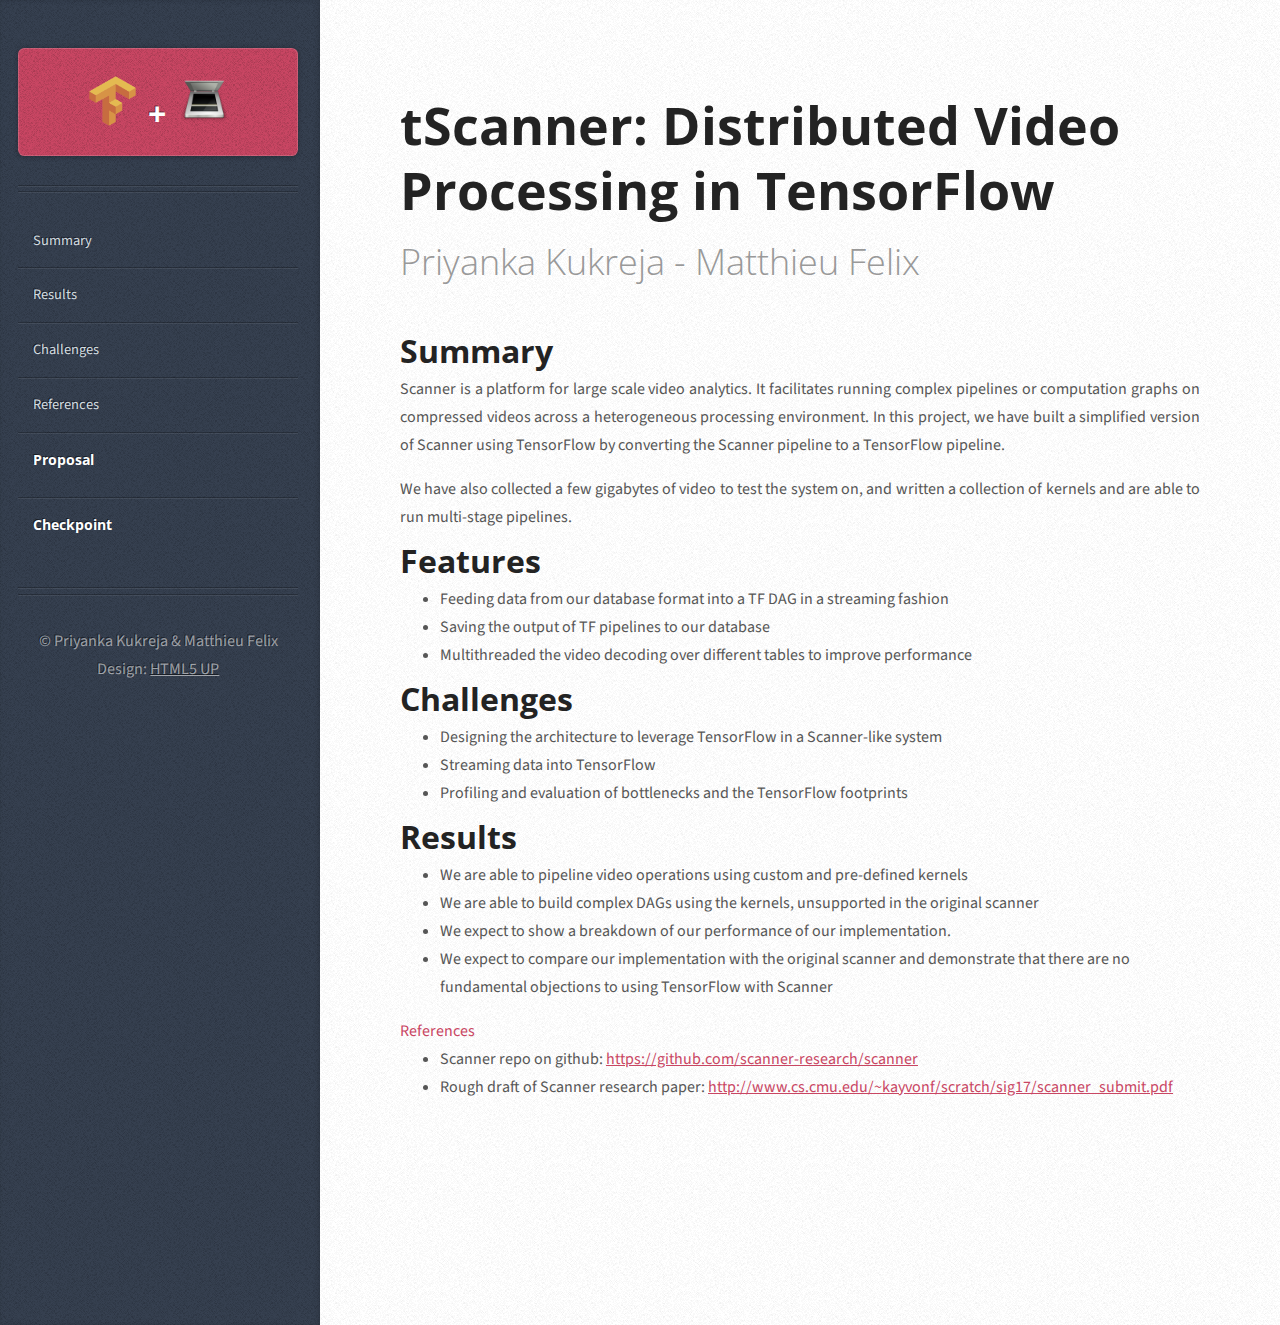
==== commit 34ca3690: "Website updated" ====
--- a/site/index.html
+++ b/site/index.html
@@ -32,146 +32,43 @@
 							</header>
 							
 
-<h2>Checkpoint</h2>
-<a name="ckp-planning"><h3>Planning</h3></a>
-<table class="showlines">
-<tbody>
-<tr>
-<td colspan="1" rowspan="1">
-<p class="thead">Half-week 1</p>
-</td>
-<td colspan="1" rowspan="1">
-<p class="thead">Half-week 2</p>
-</td>
-</tr>
-<tr>
-<td colspan="1" rowspan="1">
+<!-- <h2>Checkpoint</h2>
+ -->
+<a name="summary"><h3>Summary</h3></a>
+<p>Scanner is a platform for large scale video analytics. It facilitates running complex pipelines or computation graphs on compressed videos across a heterogeneous processing environment. In this project, we have built a simplified version of Scanner using TensorFlow by converting the Scanner pipeline to a TensorFlow pipeline. </p>
+<p>We have also collected a few gigabytes of video to test the system on, and written a collection of kernels and are able to run multi-stage pipelines. </p>
+
+<a name="features"><h3>Features</h3></a>
 <ul>
-<li>Add more kernels from external libraries: Priyanka</li>
-<li>Setup tScanner to be able to run comparable tasks as with our system: Priyanka</li>
-<li>Run the pipeline end-to-end on various examples: Priyanka</li>
+<li> Feeding data from our database format into a TF DAG in a streaming fashion </li>
+<li> Saving the output of TF pipelines to our database </li>
+<li> Multithreaded the video decoding over different tables to improve performance </li>
 </ul>
-</td>
-<td colspan="1" rowspan="1">
-<ul>
-<li>Profiling: identify the time taken by each component in our system: Priyanka &amp; Matt</li>
-</ul>
-</td>
-</tr>
-<tr>
-<td colspan="1" rowspan="1">
-<p class="thead">Half-week 3</p>
-</td>
-<td colspan="1" rowspan="1">
-<p class="thead">Half-week 4</p>
-</td>
-</tr>
-<tr>
-<td colspan="1" rowspan="1">
-<ul>
-<li>Add proper multithreading support: Matt</li>
-<li>Add batching or similar capabilities to accelerate training: Matt</li>
-</ul>
-</td>
-<td colspan="1" rowspan="1">
-<ul>
-<li>Allow usage of hetrogeneous machines (CPU and GPU) to schedule the tasks: Priyanka</li>
-<li>Write final report and documentation: Priyanka &amp; Matt</li>
-</ul>
-</td>
-</tr>
-</tbody>
-</table>
-
-<a name="ckp-completed"><h3>Completed work</h3></a>
-<p>So far we have focused on getting a working version of our project and some example data and tasks to test it. We&rsquo;ve set up a basic but modular and extensible architecture for our system using tensorflow and reusing the basic paradigms of Scanner. This includes a database module that supports video and data columns and where videos are represented by tables, as well as an interface for defining stateful kernels and computation graphs with these kernels.</p>
-<p>We have also collected a few gigabytes of video to test the system on, and written some simple kernels (like a brightness adjuster).</p>
-
-<a name="ckp-deliverables"><h3>Update on goal and deliverables</h3></a>
-<p>We have modified the scope of the project somewhat since the proposal. We no longer plan to replace parts of the original Scanner system with Tensorflow implementations; instead, we are trying to build a simplified version of Scanner using Tensorflow from scratch. We have essentially moved from a partial reimplementation to a relatively full-featured technology demonstrator. We feel like this change will make it easier for us to reach our goal of evaluating Tensorflow as a platform on top of which to build a system like Scanner, since it cuts the time required to familiarize ourselves with a complex system and modify many interdependent parts to add Tensorflow code to it.</p>
-<p>Taking these changes into account, we are on time according to the schedule we laid out in the proposal. Some of our nice-to-haves, relating to the database essentially, have also moved into the main scope because of these changes.</p>
-<p>We consider it would be nice to add the possibility to do parallel video encoding and decoding, since it seems to be a bottleneck of our current system. Another nice addition would be adding real-time video processing capabilities.</p>
-
-<a name="ckp-presentation"><h3>Competition presentation</h3></a>
-<p>We plan to demonstrate the performance of tScanner (implemented using TensorFlow) compared to the original implementation of Scanner. This analysis will focus on bottlenecks and fundamental limitations, since we do not have the time or resources to fine-tune our system as much as Scanner, and we are using some less-optimized libraries and kernels.</p>
-
-<a name="ckp-results"><h3>Preliminary results</h3></a>
-<p>At this time, we are able to run simple kernels (histogram, brightness change) on a collection of videos, and arrange computations in a graph. We have not performed rigorous benchmarking.</p>
-
-<a name="ckp-issues"><h3>Most concerning issues</h3></a>
-<p>Ideally, we&rsquo;d like there to be a way to pipeline operations perfectly: if two stages of the pipeline use different resources (like CPU and GPU) or do not use their resource in full, we&rsquo;d like these stages to run in parallel with two consecutive packets/frames. This seems possible using batching, but that would sacrifice some granularity. There seems to be no conceptual problem with this, but we&rsquo;re not sure if there&rsquo;s a good way to do it using Tensorflow.</p>
-
-
-<a name="proposal"><h2>Proposal</h2></a>
-<a name="summary"><h3>Summary</h3></a>
-<p>Scanner is a framework that facilitates running complex pipelines or computation graphs on compressed videos across a heterogeneous processing environment. The idea of this project is to determine if Scanner&rsquo;s performance can be improved by replacing its scheduler with a TensorFlow graph generator, and letting TensorFlow orchestrate computation.</p>
-
-<a name="background"><h3>Background</h3></a>
-<p>Scanner is a platform for large scale video analytics. It specializes in visual computing by efficiently managing compressed video data sets and performing computations on heterogeneous clusters (CPUs, GPUs and ASICs for video encoding and decoding). Scanner makes it easy to use computer vision and pixel processing tools. It does this by representing computation as a dataflow graph where each node represents a function and the edges represent the data flowing between different functions. Scanner takes these dataflow graphs and executes them on a cluster of machines, loading videos from and saving results to Scanner DB. TensorFlow is heavily optimized and also uses a DAG to represent its computations, so it&rsquo;s natural to wonder if we can implement Scanner using TensorFlow. </p>
 
 <a name="challenges"><h3>Challenges</h3></a>
 <ul>
-<li>Optimal task scheduling for minimal synchronization overhead and maximal scalability in a heterogeneous environment.</li>
-<li>Using TensorFlow to handle workloads different than its typical machine learning applications. This allows utilizing the best kernel implementation available to the application.</li>
-<li>Working with compressed video requires on-the-fly decoding of frames to limit storage costs.</li>
-</ul>
-<h3>Resources</h3>
-<p>For testing and benchmarking, we will need access to machines with GPUs or high CPU counts, and ideally a cluster of machines.</p>
-
-<a name="gad"><h3>Goals and Deliverables</h3></a>
-<h4>Plan to achieve</h4>
-<ul>
-<li>Define a mapping between the existing kernel interface and the TensorFlow kernel interface, including stateful kernels that can be reset. </li>
-<li>Automatically instantiate multiple TensorFlow DAGs across a cluster </li>
-<li>Demonstrate better performance in Scanner-TensorFlow than vanilla Scanner, or give a precise analysis of reasons that lead us to think this cannot be achieved.</li>
-</ul>
-<h4>Hope to achieve</h4>
-<ul>
-<li>Implement database IO functionality using TensorFlow to feed data from the existing database format into TensorFlow DAG in a streaming fashion</li>
-<li>Support the sampling primitives in the existing Scanner (stride, gather, join) to select rows from the databases </li>
-<li>Use TensorFlow for storing the output of a pipeline into the Scanner DB.</li>
-<li>If our TensorFlow implementation cannot match the speed of the existing Scanner implementation, specify precise improvements that could be made to TensorFlow in order to alleviate the issues we found.</li>
-</ul>
-<h4>Deliverables</h4>
-<ul>
-<li>Live demo of face detection using KrishnaCam</li>
-<li>Graphs of speedup obtained (if any) over the vanilla Scanner implementation</li>
+<li> Designing the architecture to leverage TensorFlow in a Scanner-like system</li>
+<li> Streaming data into TensorFlow </li>
+<li> Profiling and evaluation of bottlenecks and the TensorFlow footprints </li>
 </ul>
 
-<a name="platform"><h3>Platform choice</h3></a>
-<p>This project is essentially about a change of platform. We think TensorFlow is an appropriate framework in which to tackle the challenges Scanner is facing since its core is a powerful and versatile execution engine. TensorFlow is one of the fastest frameworks available for the tasks for which it is commonly used.</p>
-
-<a name="schedule"><h3>Schedule</h3></a>
-<p>Week 1</p>
+<a name="results"><h3>Results</h3></a>
 <ul>
-<li>Set up the environment: get Scanner and TensorFlow working on our machines</li>
-<li>Run a simple Scanner kernel in a one-stage TensorFlow pipeline</li>
-<li>Start converting the Scanner scheduler into a TensorFlow graph builder (no distribution across several nodes yet)</li>
-</ul>
-<p>Week 2</p>
-<ul>
-<li>Finish work on converting the scheduler to a TensorFlow graph builder</li>
-</ul>
-<p>Week 3</p>
-<ul>
-<li>Add support for running the TensorFlow computations across several nodes in a cluster.</li>
-<li>Interface TensorFlow computations with the Scanner database system.</li>
-</ul>
-<p>Week 4</p>
-<ul>
-<li>Benchmark our system against vanilla Scanner on different types of workloads and hardware. Analyze the performance of our TensorFlow-based system</li>
-<li>Prepare the final website and presentation.</li>
+<li> We are able to pipeline video operations using custom and pre-defined kernels </li>
+<li> We are able to build complex DAGs using the kernels, unsupported in the original scanner </li>
+<li> We expect to show a breakdown of our performance of our implementation. </li>
+<li> We expect to compare our implementation with the original scanner and demonstrate that there are no fundamental objections to using TensorFlow with Scanner </li>
 </ul>
 
-<a name="references"><h2>References</h2></a>
+<a name="references">References</a>
 <ul>
 <li>Scanner repo on github: <a href="https://www.google.com/url?q=https://github.com/scanner-research/scanner&amp;sa=D&amp;ust=1491876194732000&amp;usg=AFQjCNFiiMwzO2TYro4Ph_zLPXW95Dbt-g">https://github.com/scanner-research/scanner</a></li>
 <li>Rough draft of Scanner research paper: <a href="https://www.google.com/url?q=http://www.cs.cmu.edu/~kayvonf/scratch/sig17/scanner_submit.pdf&amp;sa=D&amp;ust=1491876194733000&amp;usg=AFQjCNEPAtQrIZ6d42HUTZF8TZ3asKA3eg">http://www.cs.cmu.edu/~kayvonf/scratch/sig17/scanner_submit.pdf</a></li>
+</ul>
 
 
 
-
-</ul>
+<!-- </ul> -->
 						</article>
 
 					
@@ -187,22 +84,12 @@
 				<!-- Nav -->
 					<nav id="nav">
 						<ul>
-							<li><h4>Checkpoint</h4></li>
-							<li><a href="#ckp-planning">Planning</a></li>
-							<li><a href="#ckp-completed">Completed work</a></li>
-							<li><a href="#ckp-deliverables">Deliverables</a></li>
-							<li><a href="#ckp-presentation">Competition</a></li>
-							<li><a href="#ckp-results">Preliminary Results</a></li>
-							<li><a href="#ckp-issues">Issues</a></li>
-
-							<li><h4>Proposal</h4></li>
 							<li><a href="#summary">Summary</a></li>
-							<li><a href="#background">Background</a></li>
+							<li><a href="#results">Results</a></li>
 							<li><a href="#challenges">Challenges</a></li>
-							<li><a href="#resources">Resources</a></li>
-							<li><a href="#gad">Goals and Deliverables</a></li>
-							<li><a href="#platform">Platform Choice</a></li>
-							<li><h4><a href="#references">References</a></h4></li>
+							<li><a href="#references">References</a></li>
+							<li><a href="proposal.html"><h4>Proposal</h4></a></li>
+							<li><a href="checkpoint.html"><h4>Checkpoint</h4></a></li>
 						</ul>
 					</nav>
 
